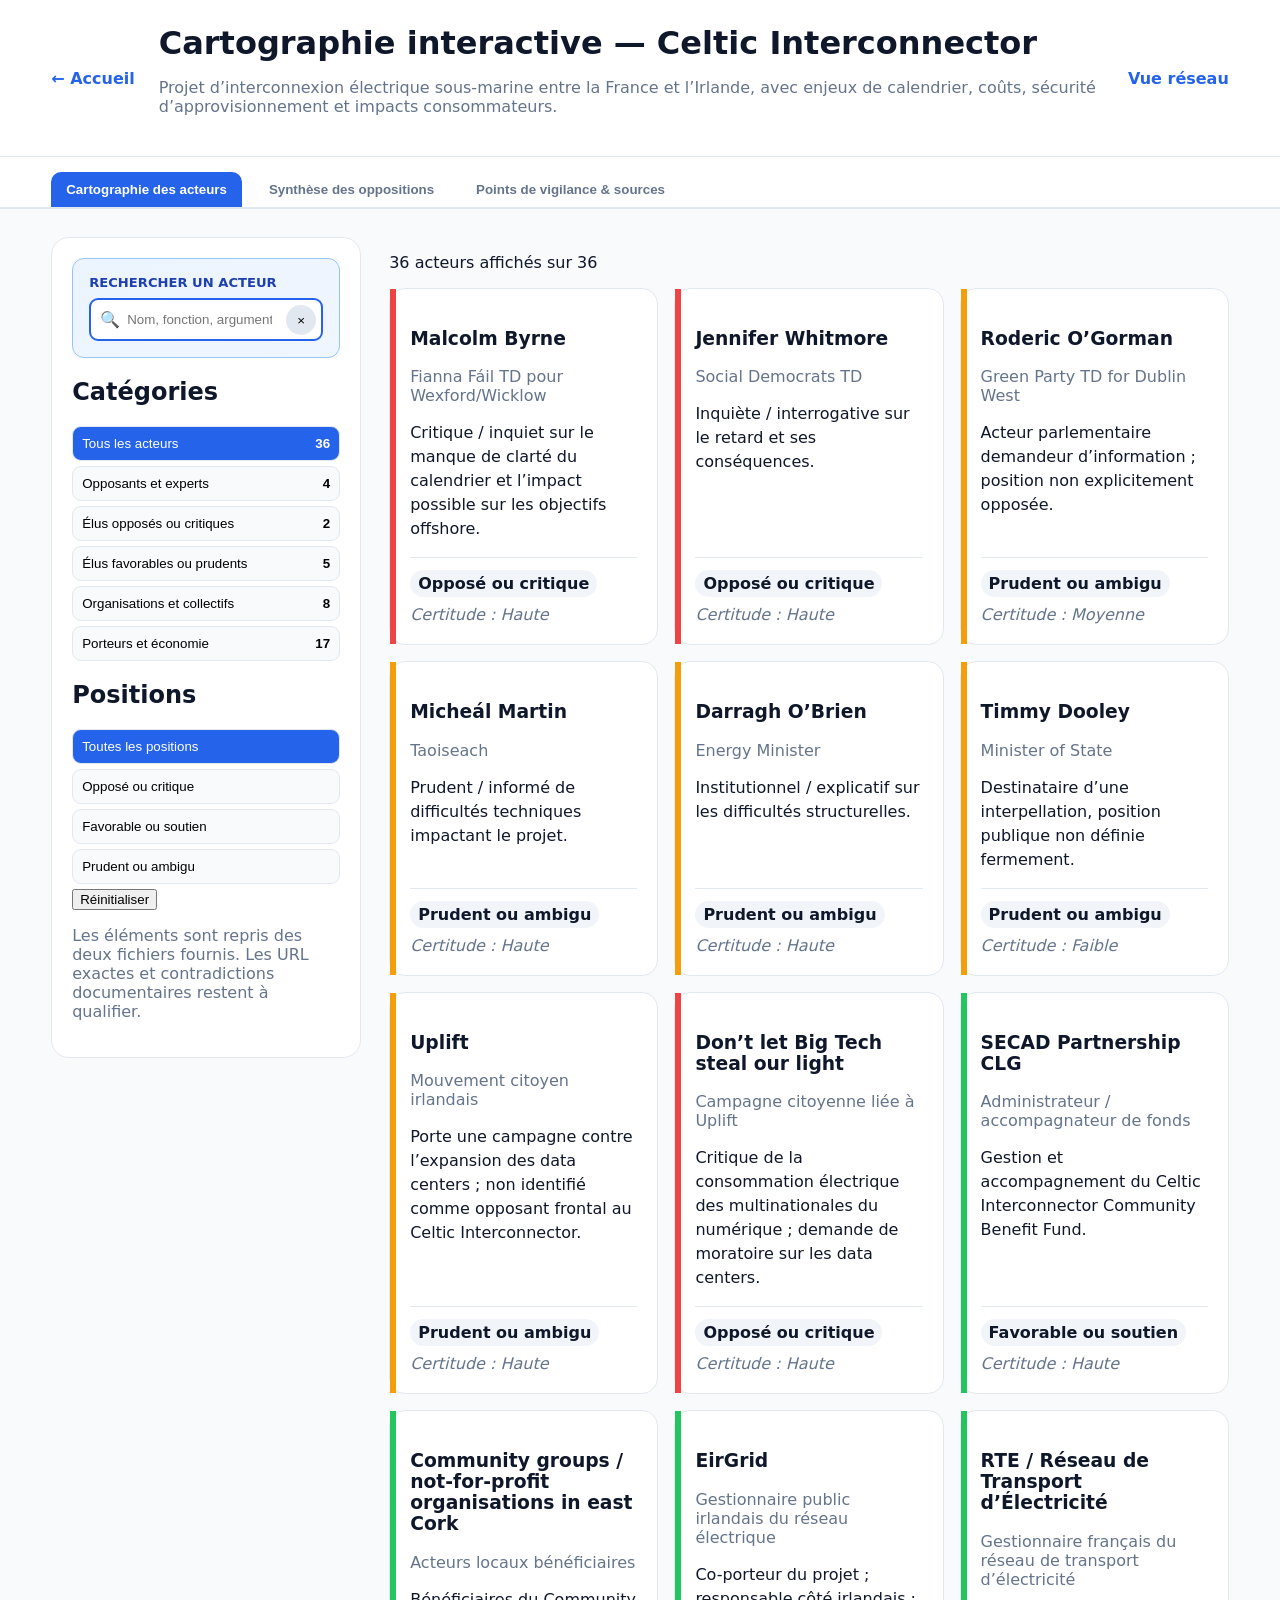
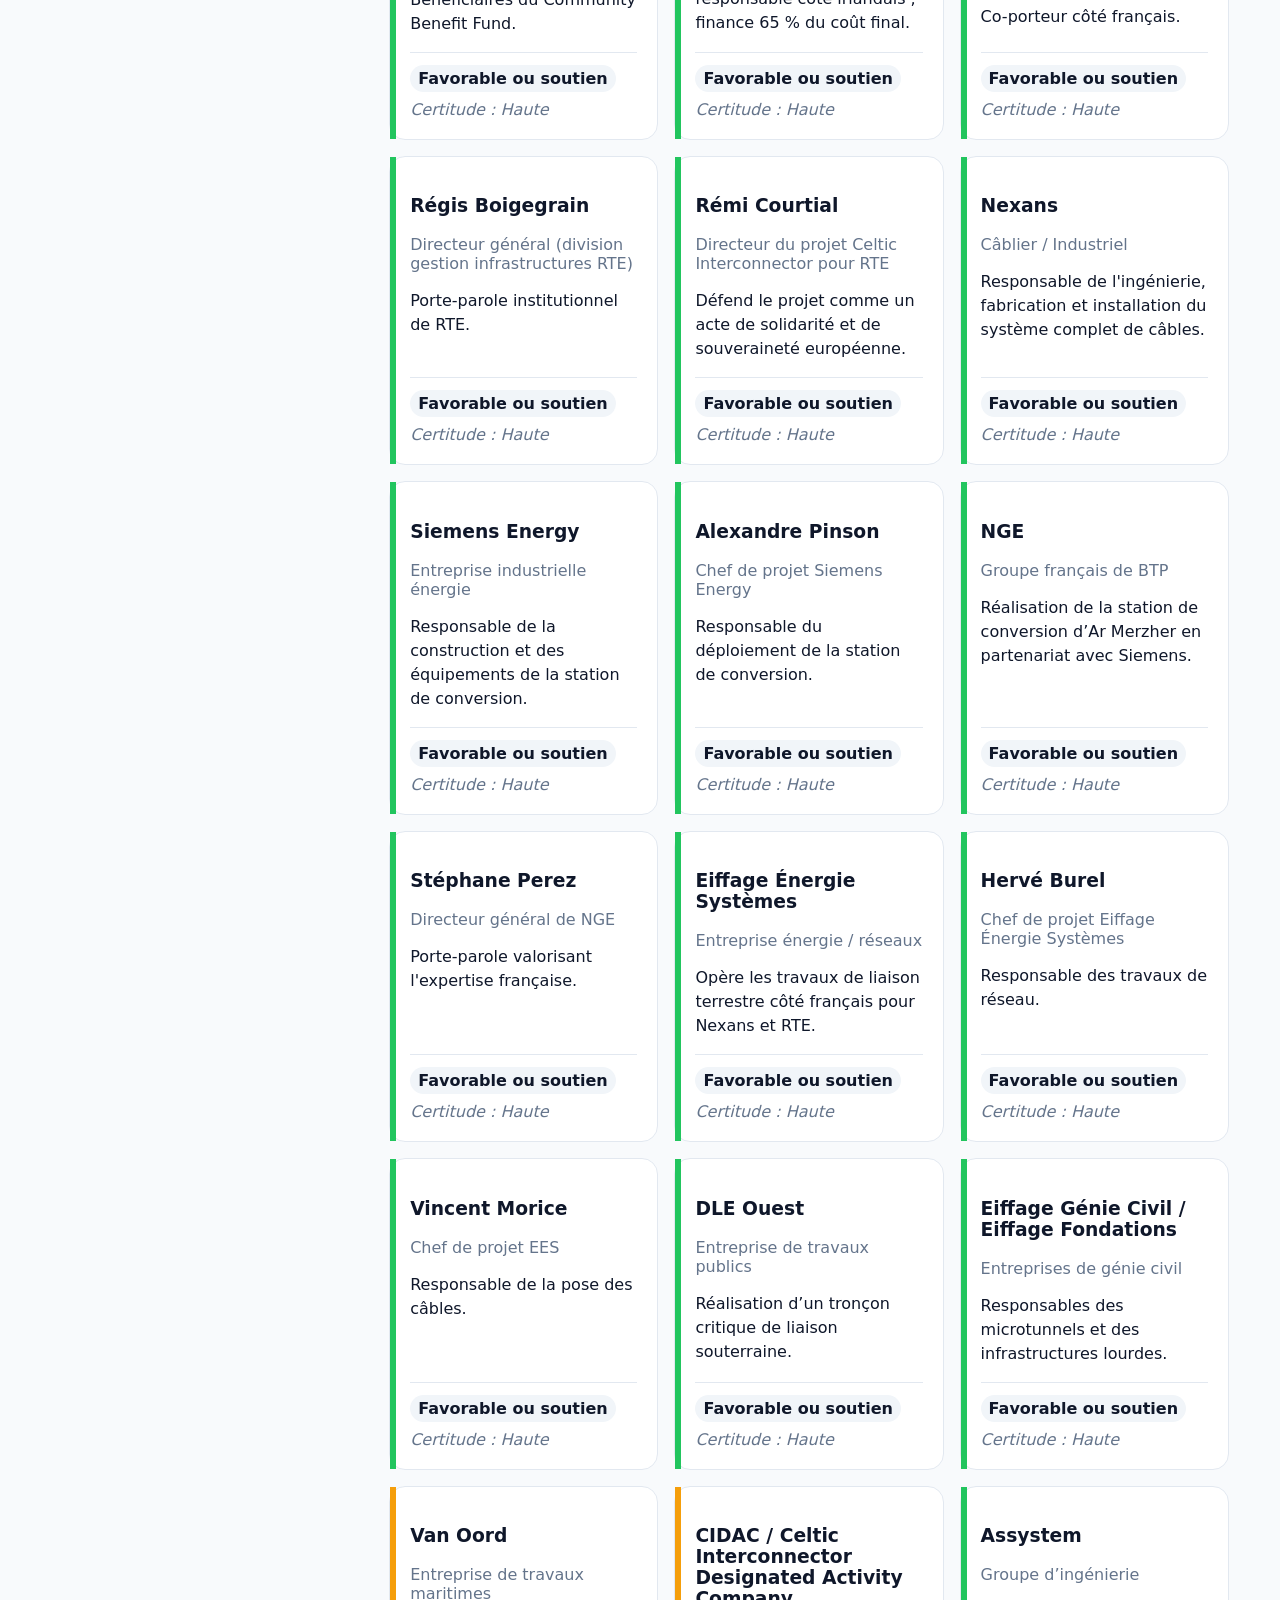
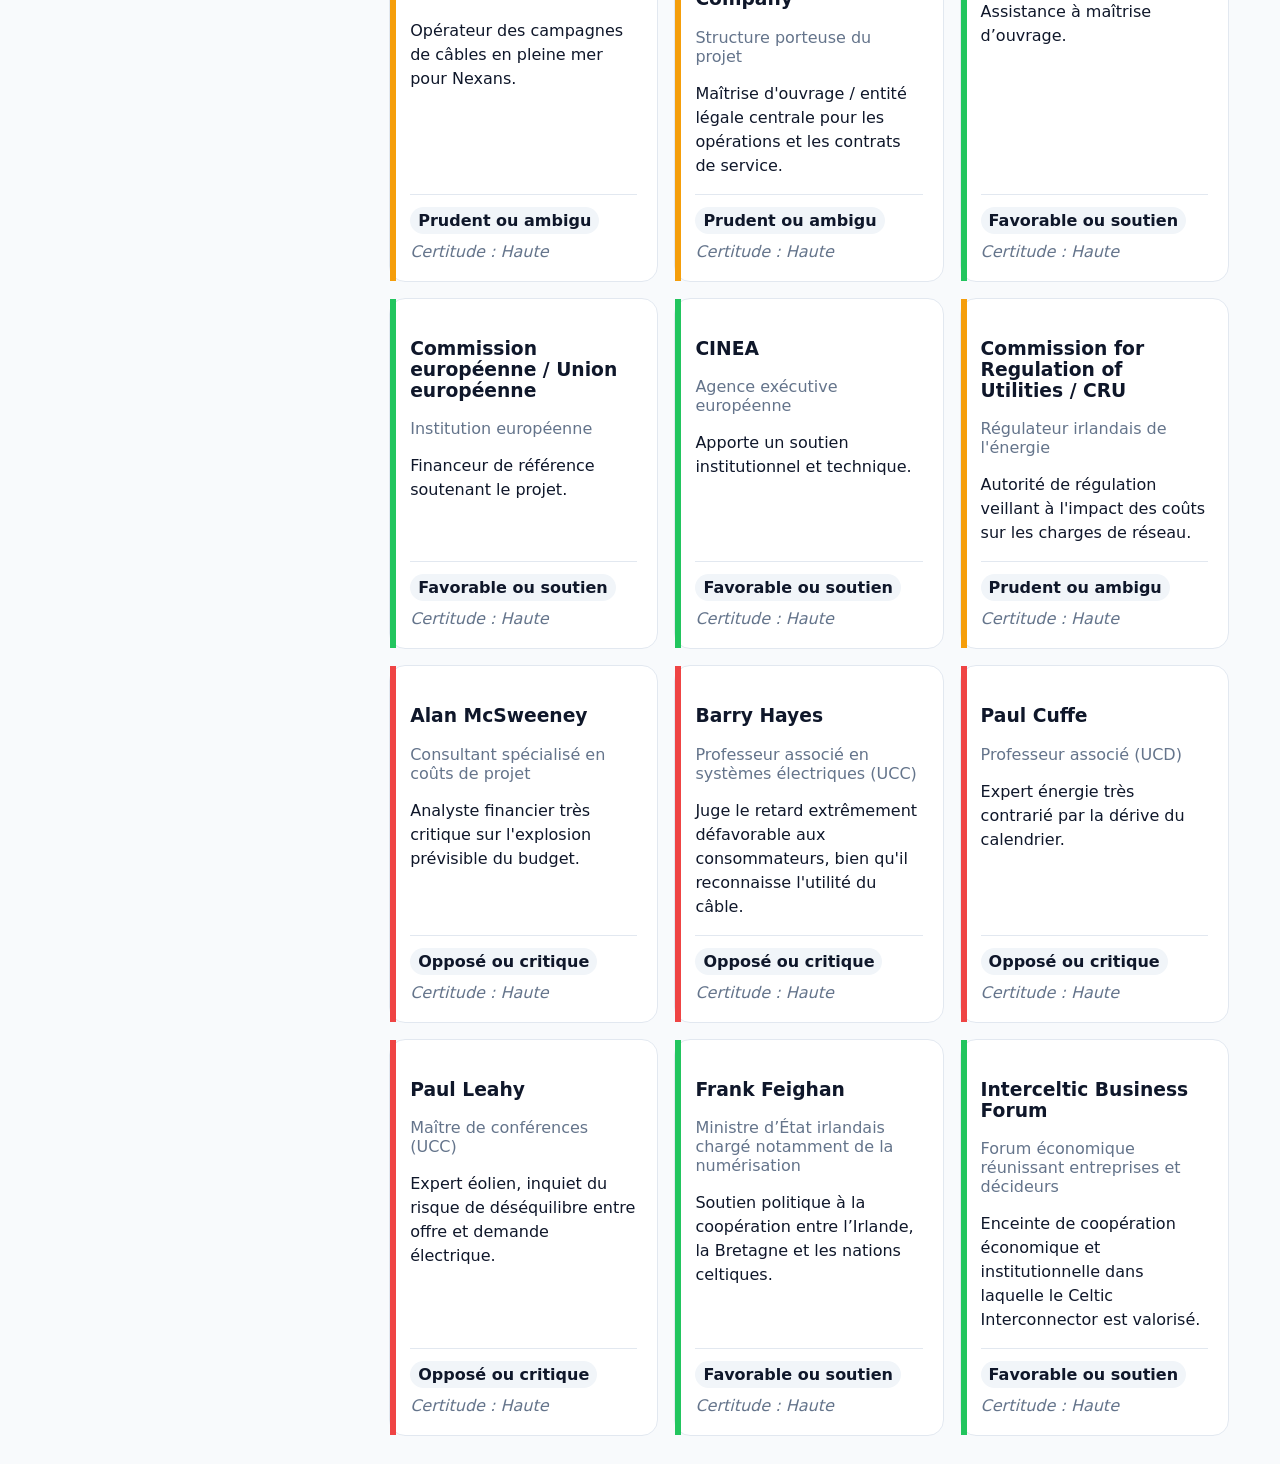
==== apps/cards/index.html @ e67d77fd "Add files via upload" ====
<!doctype html><html lang="fr"><head><meta charset="utf-8"><meta name="viewport" content="width=device-width,initial-scale=1"><title>Cartes — Celtic Interconnector</title><link rel="stylesheet" href="../../assets/css/cards.css"></head><body><header><a href="../../">← Accueil</a><div><h1 id="title"></h1><p id="subtitle"></p></div><a href="../network/">Vue réseau</a></header><nav class="tabs"><button class="tab active" data-tab="carto">Cartographie des acteurs</button><button class="tab" data-tab="griefs">Synthèse des oppositions</button><button class="tab" data-tab="watch">Points de vigilance & sources</button></nav><main><section id="carto" class="pane active"><div class="layout"><aside><div class="searchbox"><label>Rechercher un acteur</label><div class="searchwrap"><span>🔍</span><input id="search" type="search" placeholder="Nom, fonction, argument..."><button id="clear">×</button></div></div><h2>Catégories</h2><div id="categories"></div><h2>Positions</h2><div id="stances"></div><button id="reset">Réinitialiser</button><p id="notice"></p></aside><section><p id="count"></p><div id="grid" class="grid"></div></section></div></section><section id="griefs" class="pane"><div id="griefGrid" class="griefGrid"></div></section><section id="watch" class="pane"><article class="listCard"><h2>🔍 Points de vigilance majeurs</h2><ul id="vigilance"></ul></article><article class="listCard"><h2>📰 Médias et sources répertoriés</h2><ul id="sources"></ul></article></section></main><dialog id="dialog"><button class="close">×</button><div id="detail"></div></dialog><script type="module" src="../../assets/js/cards.js"></script></body></html>
---- assets/css/cards.css ----
:root{--blue:#2563eb;--border:#e2e8f0}*{box-sizing:border-box}body{margin:0;font-family:Inter,system-ui,sans-serif;background:#f8fafc;color:#0f172a}header{display:flex;align-items:center;gap:24px;padding:24px 4vw;background:white;border-bottom:1px solid var(--border)}header div{flex:1}header h1{margin:0}header p,.role,.muted,#notice{color:#64748b}header a{color:var(--blue);font-weight:700;text-decoration:none}.tabs{display:flex;gap:12px;padding:15px 4vw 0;background:white;border-bottom:2px solid var(--border)}.tab{border:0;background:none;padding:10px 15px;border-radius:10px 10px 0 0;color:#64748b;font-weight:700}.tab.active{background:var(--blue);color:white}.pane{display:none;padding:28px 4vw}.pane.active{display:block}.layout{display:grid;grid-template-columns:310px 1fr;gap:28px}aside{position:sticky;top:18px;align-self:start;background:white;border:1px solid var(--border);border-radius:18px;padding:20px}.searchbox{padding:16px;border:1px solid #93c5fd;border-radius:12px;background:linear-gradient(135deg,#dbeafe88,#eff6ff)}.searchbox label{display:block;color:#1e40af;font-weight:800;text-transform:uppercase;font-size:.82rem}.searchwrap{position:relative;margin-top:8px}.searchwrap span{position:absolute;left:11px;top:12px}.searchwrap input{width:100%;padding:12px 36px;border:2px solid var(--blue);border-radius:9px}.searchwrap button{position:absolute;right:7px;top:7px;border:0;background:#e2e8f0;border-radius:50%;width:30px;height:30px}.filter{width:100%;display:flex;justify-content:space-between;margin:5px 0;padding:9px;border:1px solid var(--border);background:#f8fafc;border-radius:9px}.filter.active{background:var(--blue);color:white}.grid{display:grid;grid-template-columns:repeat(auto-fill,minmax(245px,1fr));gap:16px}.card{position:relative;display:flex;flex-direction:column;background:white;border:1px solid var(--border);border-radius:16px;padding:20px;min-height:270px;cursor:pointer}.card:before{content:"";position:absolute;inset:0 auto 0 0;width:6px;background:var(--stance)}.position{flex:1;line-height:1.5}.footer{display:flex;flex-direction:column;align-items:flex-start;gap:8px;border-top:1px solid var(--border);padding-top:12px}.badge{padding:4px 8px;border-radius:99px;background:#f1f5f9;font-weight:800}.footer span:last-child{color:#64748b;font-style:italic}.griefGrid{display:grid;grid-template-columns:repeat(auto-fill,minmax(390px,1fr));gap:20px}.griefCard,.listCard{background:white;border:1px solid var(--border);border-radius:16px;padding:24px}.listCard{margin-bottom:20px}.listCard li{margin:10px 0;line-height:1.5}dialog{width:min(780px,calc(100% - 28px));border:0;border-radius:20px;padding:28px}.close{float:right}.proof,.relation{padding:12px;margin:9px 0;background:#f8fafc;border-left:4px solid var(--blue);border-radius:8px}.proof small{display:block;color:#64748b}@media(max-width:850px){.layout{grid-template-columns:1fr}aside{position:static}.tabs{flex-wrap:wrap}.griefGrid{grid-template-columns:1fr}}
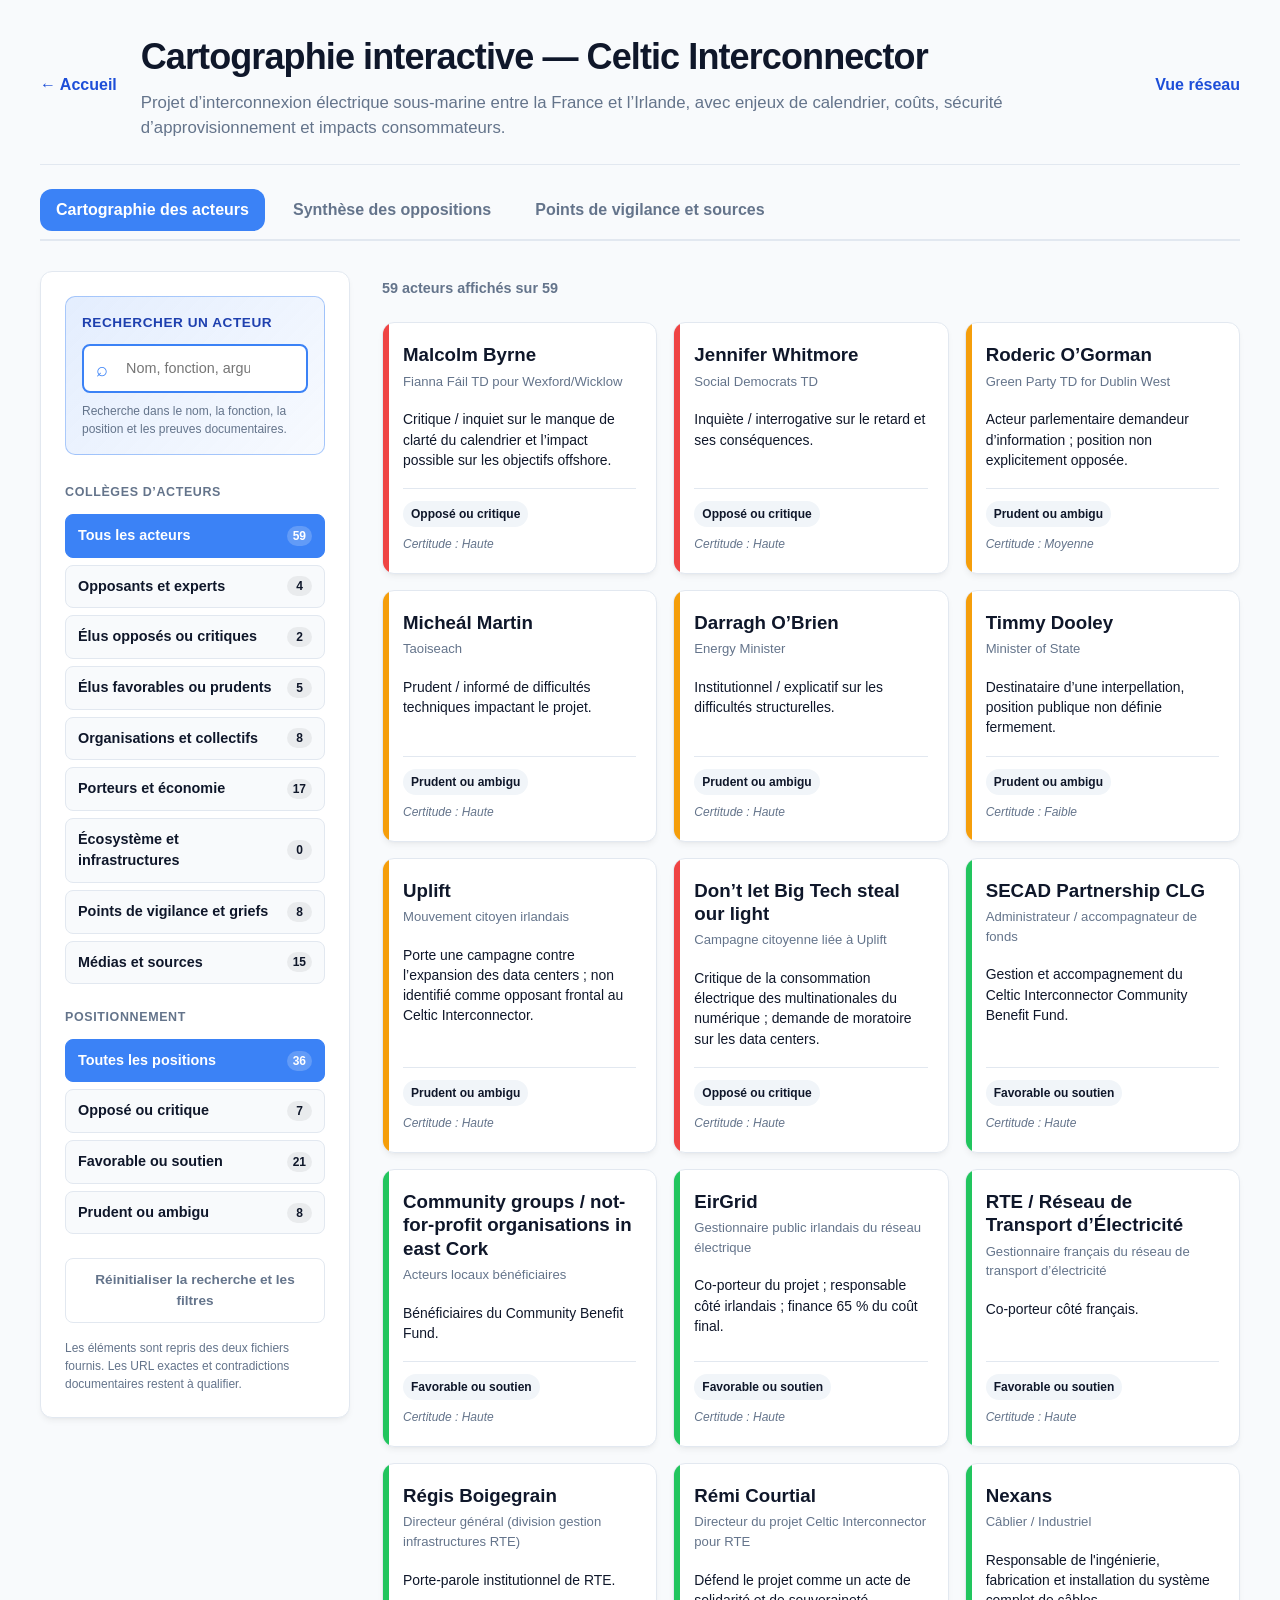
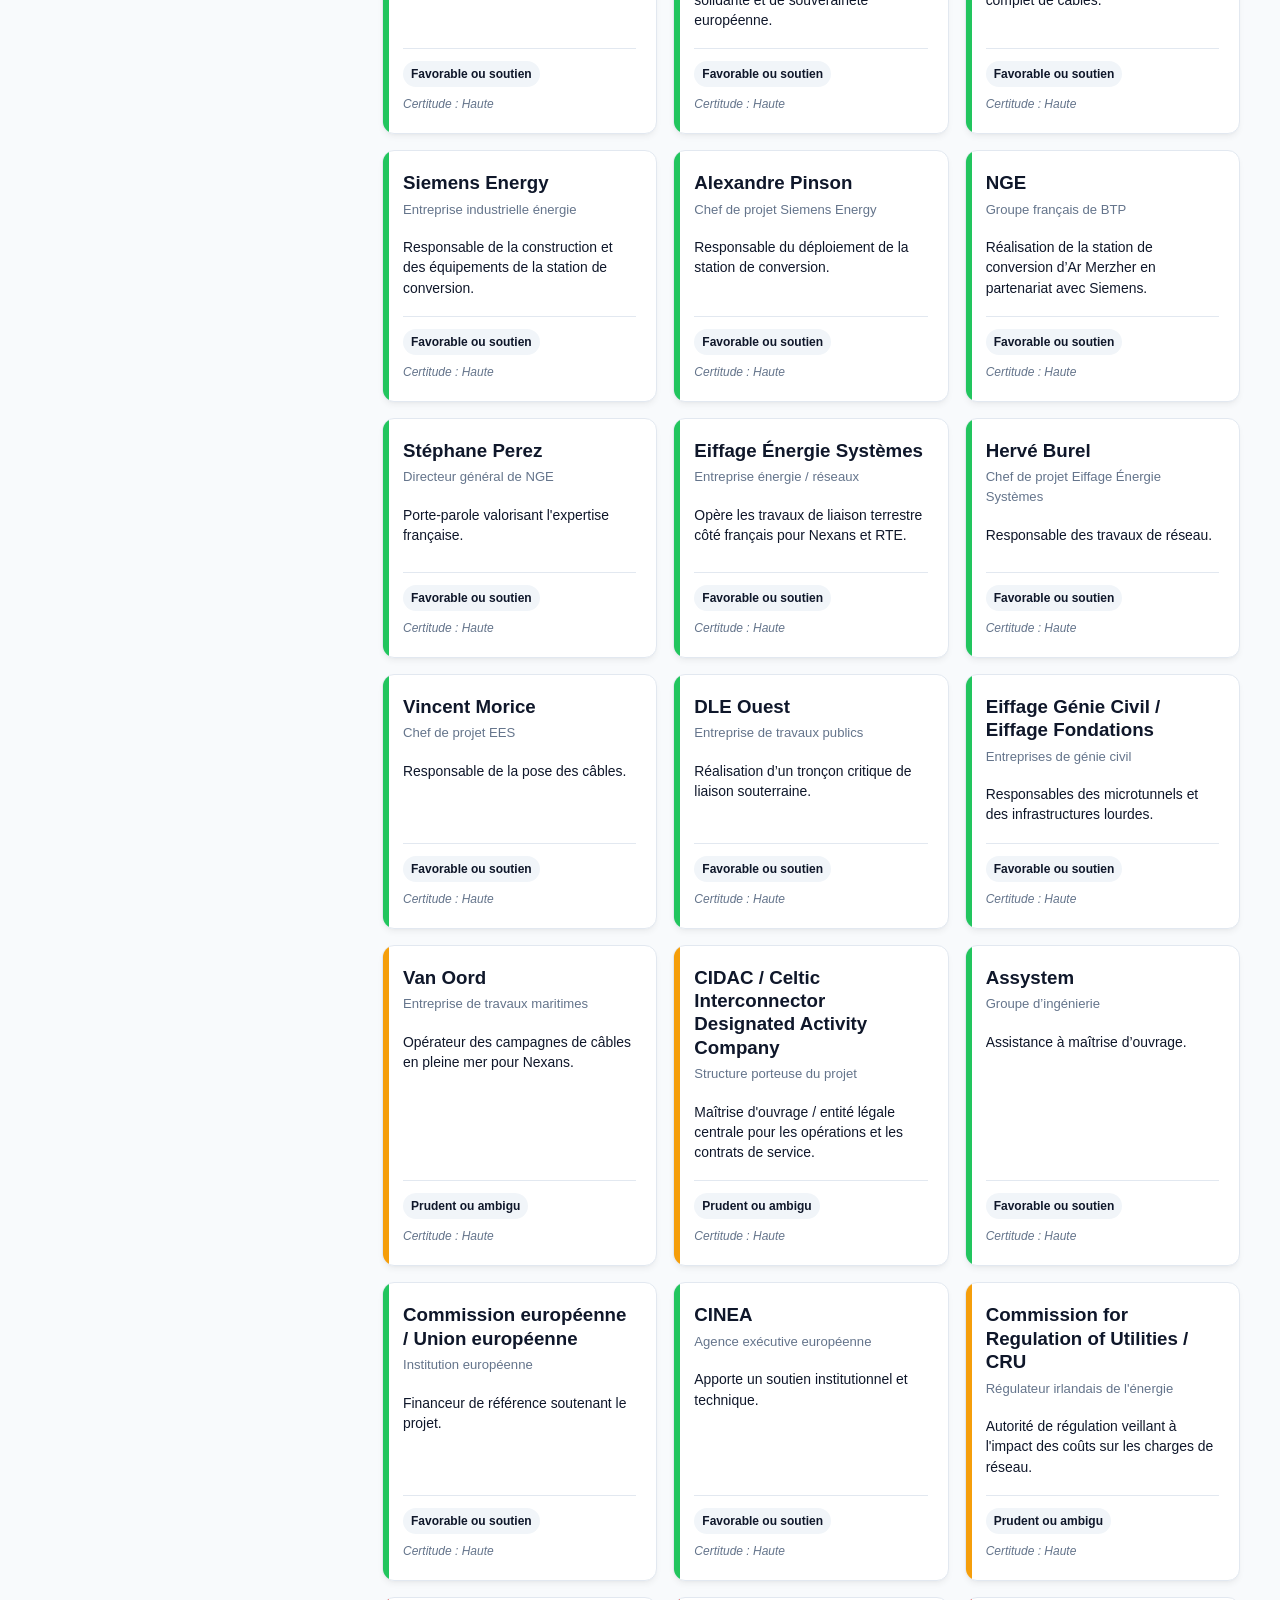
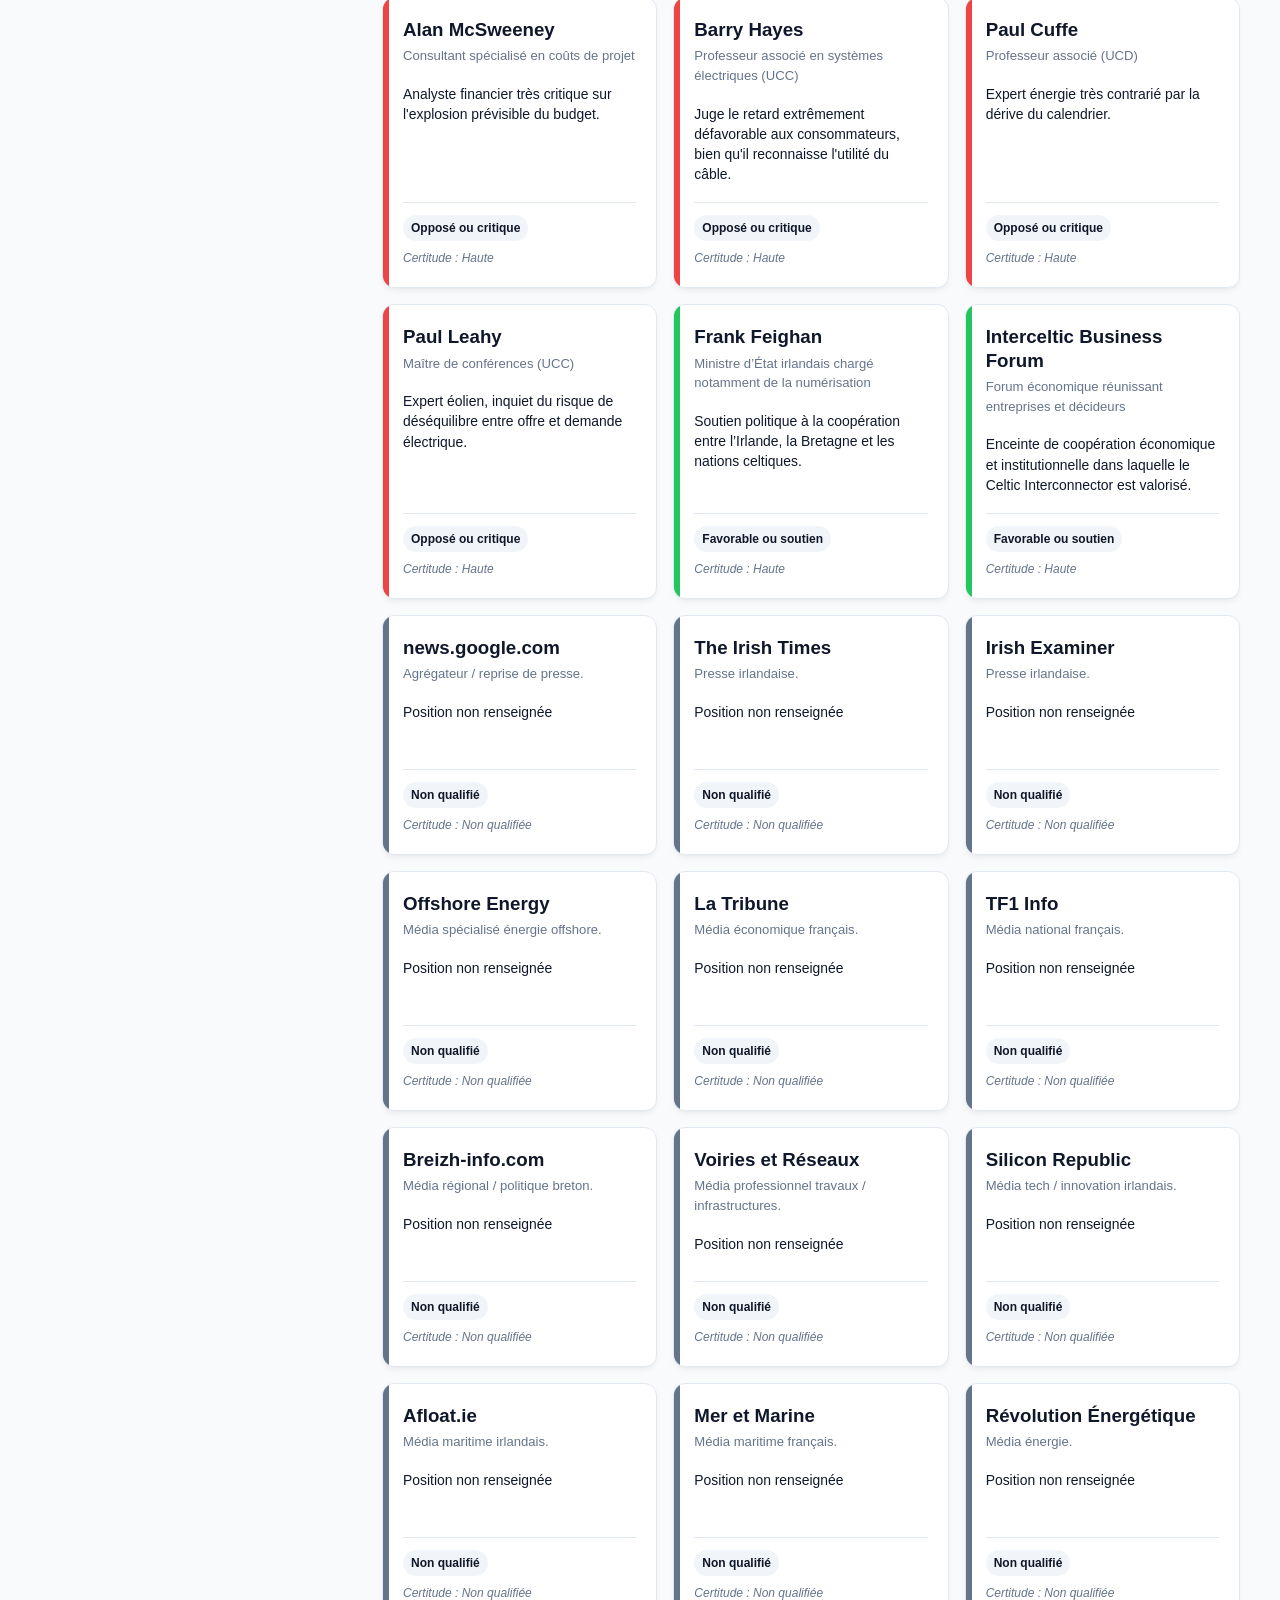
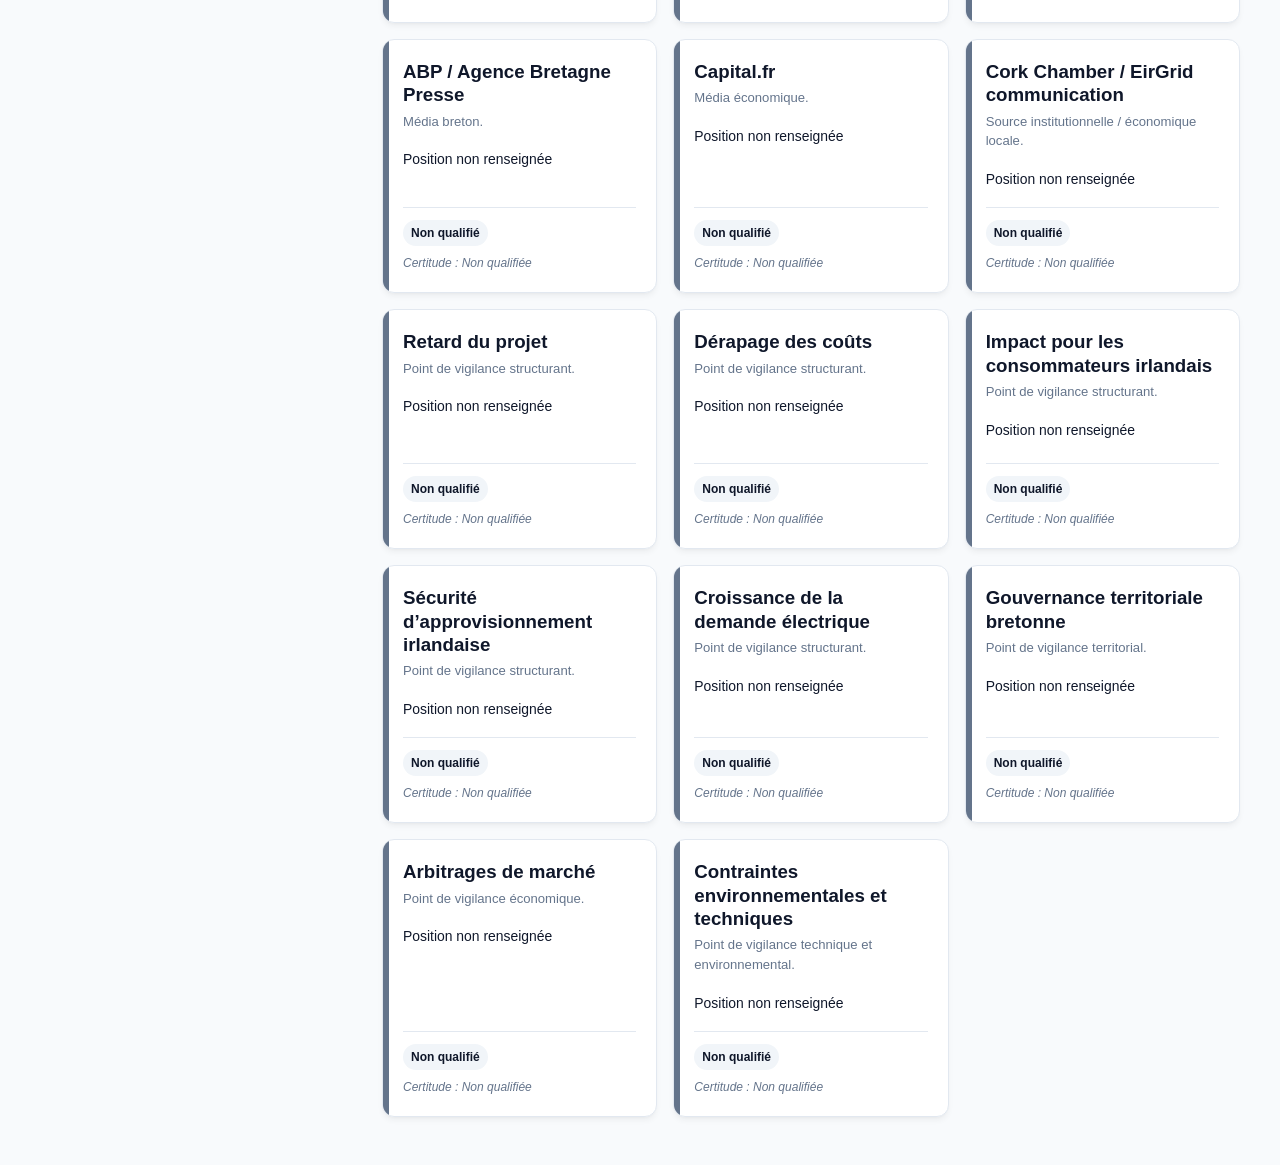
==== commit 552230a5: "Add files via upload" ====
--- a/apps/cards/index.html
+++ b/apps/cards/index.html
@@ -1 +1,52 @@
-<!doctype html><html lang="fr"><head><meta charset="utf-8"><meta name="viewport" content="width=device-width,initial-scale=1"><title>Cartes — Celtic Interconnector</title><link rel="stylesheet" href="../../assets/css/cards.css"></head><body><header><a href="../../">← Accueil</a><div><h1 id="title"></h1><p id="subtitle"></p></div><a href="../network/">Vue réseau</a></header><nav class="tabs"><button class="tab active" data-tab="carto">Cartographie des acteurs</button><button class="tab" data-tab="griefs">Synthèse des oppositions</button><button class="tab" data-tab="watch">Points de vigilance & sources</button></nav><main><section id="carto" class="pane active"><div class="layout"><aside><div class="searchbox"><label>Rechercher un acteur</label><div class="searchwrap"><span>🔍</span><input id="search" type="search" placeholder="Nom, fonction, argument..."><button id="clear">×</button></div></div><h2>Catégories</h2><div id="categories"></div><h2>Positions</h2><div id="stances"></div><button id="reset">Réinitialiser</button><p id="notice"></p></aside><section><p id="count"></p><div id="grid" class="grid"></div></section></div></section><section id="griefs" class="pane"><div id="griefGrid" class="griefGrid"></div></section><section id="watch" class="pane"><article class="listCard"><h2>🔍 Points de vigilance majeurs</h2><ul id="vigilance"></ul></article><article class="listCard"><h2>📰 Médias et sources répertoriés</h2><ul id="sources"></ul></article></section></main><dialog id="dialog"><button class="close">×</button><div id="detail"></div></dialog><script type="module" src="../../assets/js/cards.js"></script></body></html>
+<!doctype html>
+<html lang="fr">
+<head>
+  <meta charset="utf-8">
+  <meta name="viewport" content="width=device-width,initial-scale=1">
+  <title>Cartographie des acteurs — Celtic Interconnector</title>
+  <link rel="stylesheet" href="../../assets/css/cards.css">
+</head>
+<body>
+  <div class="page-shell">
+    <header class="page-header">
+      <div class="header-main">
+        <a class="back-link" href="../../">← Accueil</a>
+        <div class="header-copy"><h1 id="title"></h1><p id="subtitle"></p></div>
+        <a class="switch" href="../network/">Vue réseau</a>
+      </div>
+    </header>
+    <nav class="tabs" aria-label="Navigation principale">
+      <button class="tab-btn active" type="button" data-tab="carto" aria-selected="true">Cartographie des acteurs</button>
+      <button class="tab-btn" type="button" data-tab="griefs" aria-selected="false">Synthèse des oppositions</button>
+      <button class="tab-btn" type="button" data-tab="vigilance" aria-selected="false">Points de vigilance et sources</button>
+    </nav>
+    <section id="tab-carto" class="tab-content active">
+      <main class="layout">
+        <aside class="filters-sidebar">
+          <div class="search-section">
+            <label class="search-label" for="search">Rechercher un acteur</label>
+            <div class="search-wrapper">
+              <span class="search-icon" aria-hidden="true">⌕</span>
+              <input id="search" class="search-input" type="search" placeholder="Nom, fonction, argument..." autocomplete="off" aria-describedby="search-help">
+              <button id="clear-search" class="clear-search" type="button" aria-label="Effacer la recherche">×</button>
+            </div>
+            <p id="search-help" class="search-help">Recherche dans le nom, la fonction, la position et les preuves documentaires.</p>
+          </div>
+          <section class="filter-section"><h2>Collèges d’acteurs</h2><div id="categories"></div></section>
+          <section class="filter-section"><h2>Positionnement</h2><div id="stances"></div></section>
+          <button id="reset" class="reset-filters-btn" type="button">Réinitialiser la recherche et les filtres</button>
+          <p class="data-notice" id="notice"></p>
+        </aside>
+        <section class="actors-area"><div class="results-summary"><p id="count" class="results-count" aria-live="polite"></p></div><div id="grid" class="grid"></div></section>
+      </main>
+    </section>
+    <section id="tab-griefs" class="tab-content"><div id="griefs-grid" class="griefs-grid"></div></section>
+    <section id="tab-vigilance" class="tab-content">
+      <article class="list-card"><h2>Points de vigilance majeurs</h2><div id="vigilance-list"></div></article>
+      <article class="list-card"><h2>Sources répertoriées</h2><div id="sources-list"></div></article>
+    </section>
+  </div>
+  <dialog id="dialog"><button class="close" type="button" aria-label="Fermer">×</button><div id="detail"></div></dialog>
+  <script type="module" src="../../assets/js/cards.js"></script>
+</body>
+</html>
--- a/assets/css/cards.css
+++ b/assets/css/cards.css
@@ -1 +1,2 @@
-:root{--blue:#2563eb;--border:#e2e8f0}*{box-sizing:border-box}body{margin:0;font-family:Inter,system-ui,sans-serif;background:#f8fafc;color:#0f172a}header{display:flex;align-items:center;gap:24px;padding:24px 4vw;background:white;border-bottom:1px solid var(--border)}header div{flex:1}header h1{margin:0}header p,.role,.muted,#notice{color:#64748b}header a{color:var(--blue);font-weight:700;text-decoration:none}.tabs{display:flex;gap:12px;padding:15px 4vw 0;background:white;border-bottom:2px solid var(--border)}.tab{border:0;background:none;padding:10px 15px;border-radius:10px 10px 0 0;color:#64748b;font-weight:700}.tab.active{background:var(--blue);color:white}.pane{display:none;padding:28px 4vw}.pane.active{display:block}.layout{display:grid;grid-template-columns:310px 1fr;gap:28px}aside{position:sticky;top:18px;align-self:start;background:white;border:1px solid var(--border);border-radius:18px;padding:20px}.searchbox{padding:16px;border:1px solid #93c5fd;border-radius:12px;background:linear-gradient(135deg,#dbeafe88,#eff6ff)}.searchbox label{display:block;color:#1e40af;font-weight:800;text-transform:uppercase;font-size:.82rem}.searchwrap{position:relative;margin-top:8px}.searchwrap span{position:absolute;left:11px;top:12px}.searchwrap input{width:100%;padding:12px 36px;border:2px solid var(--blue);border-radius:9px}.searchwrap button{position:absolute;right:7px;top:7px;border:0;background:#e2e8f0;border-radius:50%;width:30px;height:30px}.filter{width:100%;display:flex;justify-content:space-between;margin:5px 0;padding:9px;border:1px solid var(--border);background:#f8fafc;border-radius:9px}.filter.active{background:var(--blue);color:white}.grid{display:grid;grid-template-columns:repeat(auto-fill,minmax(245px,1fr));gap:16px}.card{position:relative;display:flex;flex-direction:column;background:white;border:1px solid var(--border);border-radius:16px;padding:20px;min-height:270px;cursor:pointer}.card:before{content:"";position:absolute;inset:0 auto 0 0;width:6px;background:var(--stance)}.position{flex:1;line-height:1.5}.footer{display:flex;flex-direction:column;align-items:flex-start;gap:8px;border-top:1px solid var(--border);padding-top:12px}.badge{padding:4px 8px;border-radius:99px;background:#f1f5f9;font-weight:800}.footer span:last-child{color:#64748b;font-style:italic}.griefGrid{display:grid;grid-template-columns:repeat(auto-fill,minmax(390px,1fr));gap:20px}.griefCard,.listCard{background:white;border:1px solid var(--border);border-radius:16px;padding:24px}.listCard{margin-bottom:20px}.listCard li{margin:10px 0;line-height:1.5}dialog{width:min(780px,calc(100% - 28px));border:0;border-radius:20px;padding:28px}.close{float:right}.proof,.relation{padding:12px;margin:9px 0;background:#f8fafc;border-left:4px solid var(--blue);border-radius:8px}.proof small{display:block;color:#64748b}@media(max-width:850px){.layout{grid-template-columns:1fr}aside{position:static}.tabs{flex-wrap:wrap}.griefGrid{grid-template-columns:1fr}}
+:root{--blue:#3b82f6;--blue-dark:#1d4ed8;--blue-light:#eff6ff;--border:#e2e8f0;--bg:#f8fafc;--text:#0f172a;--muted:#64748b;--radius:12px;--shadow:0 4px 6px -1px rgb(0 0 0/.05),0 2px 4px -2px rgb(0 0 0/.05)}
+*{box-sizing:border-box}body{margin:0;background:var(--bg);color:var(--text);font-family:Inter,-apple-system,BlinkMacSystemFont,"Segoe UI",sans-serif;line-height:1.5}.page-shell{width:min(1200px,calc(100% - 48px));margin:0 auto;padding-bottom:48px}.page-header{margin-bottom:24px;border-bottom:1px solid var(--border);padding:30px 0 24px}.header-main{display:flex;align-items:center;gap:24px}.header-copy{flex:1;min-width:0}.header-copy h1{margin:0 0 6px;font-size:clamp(1.8rem,3vw,2.25rem);font-weight:800;letter-spacing:-.025em}.header-copy p{max-width:950px;margin:0;color:var(--muted);font-size:1.05rem}.back-link,.switch{flex:0 0 auto;color:var(--blue-dark);font-weight:700;text-decoration:none}.back-link:hover,.switch:hover{text-decoration:underline}.tabs{display:flex;flex-wrap:wrap;gap:12px;margin-bottom:30px;border-bottom:2px solid var(--border);padding-bottom:8px}.tab-btn{border:0;border-radius:var(--radius);padding:9px 16px;background:transparent;color:var(--muted);font:inherit;font-weight:700;cursor:pointer;transition:.2s}.tab-btn:hover{background:var(--border);color:var(--text)}.tab-btn.active{background:var(--blue);color:#fff}.tab-btn:focus-visible{outline:3px solid rgb(59 130 246/.3);outline-offset:2px}.tab-content{display:none;animation:fade-in .2s ease-out}.tab-content.active{display:block}@keyframes fade-in{from{opacity:0;transform:translateY(4px)}to{opacity:1;transform:none}}.layout{display:grid;grid-template-columns:310px minmax(0,1fr);gap:32px;align-items:start}.filters-sidebar{position:sticky;top:24px;min-width:0;border:1px solid var(--border);border-radius:var(--radius);padding:24px;background:#fff;box-shadow:var(--shadow)}.actors-area{min-width:0}.results-summary{display:flex;align-items:center;min-height:35px;margin-bottom:16px}.results-count{margin:0;color:var(--muted);font-size:.9rem;font-weight:700}.search-section{margin-bottom:28px;border:1px solid rgb(59 130 246/.4);border-radius:10px;padding:16px;background:linear-gradient(135deg,rgb(59 130 246/.14),rgb(59 130 246/.04))}.search-label{display:block;margin-bottom:10px;color:#1e40af;font-size:.85rem;font-weight:800;letter-spacing:.04em;text-transform:uppercase}.search-wrapper{position:relative}.search-icon{position:absolute;top:50%;left:14px;z-index:1;transform:translateY(-50%);color:var(--blue);font-size:1.25rem;pointer-events:none}.search-input{width:100%;min-height:48px;border:2px solid var(--blue);border-radius:8px;outline:0;padding:12px 42px;background:#fff;color:var(--text);font:inherit;font-size:.9rem;font-weight:500;transition:.2s}.search-input:focus{border-color:var(--blue-dark);box-shadow:0 0 0 4px rgb(59 130 246/.18)}.clear-search{position:absolute;top:50%;right:10px;display:none;align-items:center;justify-content:center;width:28px;height:28px;transform:translateY(-50%);border:0;border-radius:50%;background:var(--border);color:var(--muted);font-size:1rem;font-weight:800;cursor:pointer}.clear-search.visible{display:inline-flex}.search-help{margin:9px 0 0;color:var(--muted);font-size:.75rem}.filter-section{margin-bottom:24px}.filter-section h2{margin:0 0 12px;color:var(--muted);font-size:.78rem;letter-spacing:.05em;text-transform:uppercase}.filter{display:flex;align-items:center;justify-content:space-between;gap:12px;width:100%;margin:7px 0;border:1px solid var(--border);border-radius:8px;padding:10px 12px;background:var(--bg);color:var(--text);font:inherit;font-size:.9rem;font-weight:600;text-align:left;cursor:pointer;transition:.2s}.filter:hover,.filter.active{border-color:var(--blue);background:var(--blue);color:#fff}.filter b{min-width:25px;border-radius:10px;padding:1px 6px;background:rgb(0 0 0/.06);font-size:.75rem;text-align:center}.filter:hover b,.filter.active b{background:rgb(255 255 255/.2)}.reset-filters-btn{width:100%;border:1px solid var(--border);border-radius:8px;padding:11px;background:#fff;color:var(--muted);font:inherit;font-size:.85rem;font-weight:700;cursor:pointer}.reset-filters-btn:hover{border-color:var(--blue);background:var(--blue-light);color:var(--blue-dark)}.data-notice{margin:16px 0 0;color:var(--muted);font-size:.75rem}.grid{display:grid;grid-template-columns:repeat(auto-fill,minmax(220px,1fr));gap:16px}.card{position:relative;display:flex;flex-direction:column;min-width:0;min-height:240px;overflow:hidden;border:1px solid var(--border);border-radius:var(--radius);padding:20px;background:#fff;box-shadow:var(--shadow);cursor:pointer;transition:.2s}.card:before{content:"";position:absolute;inset:0 auto 0 0;width:6px;background:var(--stance)}.card:hover{transform:translateY(-4px);box-shadow:0 10px 15px -3px rgb(0 0 0/.1)}.card h3{margin:0 0 5px;line-height:1.25;overflow-wrap:anywhere}.role,.muted{color:var(--muted)}.role{font-size:.82rem}.position{display:-webkit-box;flex:1;margin:18px 0;overflow:hidden;font-size:.87rem;line-height:1.45;-webkit-line-clamp:5;-webkit-box-orient:vertical}.footer{display:flex;flex-direction:column;align-items:flex-start;gap:8px;margin-top:auto;border-top:1px solid var(--border);padding-top:12px;font-size:.75rem}.badge{display:inline-flex;border-radius:999px;padding:4px 8px;background:#f1f5f9;font-weight:800}.footer span:last-child{display:block;color:var(--muted);font-style:italic;text-align:left}.griefs-grid{display:grid;grid-template-columns:repeat(auto-fit,minmax(380px,1fr));gap:24px}.grief-card,.list-card{border:1px solid var(--border);border-radius:var(--radius);padding:28px;background:#fff;box-shadow:var(--shadow)}.grief-card h2,.list-card h2{margin:0 0 16px}.grief-card h2{font-size:1.25rem}.grief-card p{margin:0;color:#334155;line-height:1.65}.list-card{margin-bottom:24px}.vigilance-item,.source-item{padding:16px 0;border-bottom:1px solid var(--border)}.vigilance-item:last-child,.source-item:last-child{border-bottom:0}.vigilance-item h3,.source-item h3{margin:0 0 6px;font-size:1rem}.vigilance-item p{margin:0;color:#475569}.source-meta{color:var(--muted);font-size:.8rem}.source-link{color:var(--blue-dark);font-weight:700}.source-status{display:inline-flex;margin-top:7px;border-radius:999px;padding:3px 8px;background:#fef3c7;color:#92400e;font-size:.75rem;font-weight:700}dialog{width:min(760px,calc(100% - 28px));max-height:calc(100vh - 40px);overflow:auto;border:0;border-radius:20px;padding:28px;box-shadow:0 30px 80px rgb(15 23 42/.35)}dialog::backdrop{background:rgb(15 23 42/.6)}.close{float:right;width:34px;height:34px;border:0;border-radius:50%;background:var(--border);cursor:pointer}.proof{margin:10px 0;border-left:4px solid var(--blue);border-radius:8px;padding:12px;background:var(--bg)}.relation{margin:8px 0;border:1px solid var(--border);border-radius:10px;padding:12px}.relation button{border:0;background:none;color:var(--blue-dark);font-weight:800;cursor:pointer}@media(max-width:900px){.page-shell{width:min(100% - 32px,1200px)}.header-main{align-items:flex-start;flex-wrap:wrap}.layout{grid-template-columns:1fr}.filters-sidebar{position:static}.griefs-grid{grid-template-columns:1fr}}@media(max-width:650px){.page-shell{width:min(100% - 24px,1200px)}.tab-btn{flex:1 1 100%}.grid{grid-template-columns:1fr}.footer{flex-direction:column}.footer span:last-child{text-align:left}}
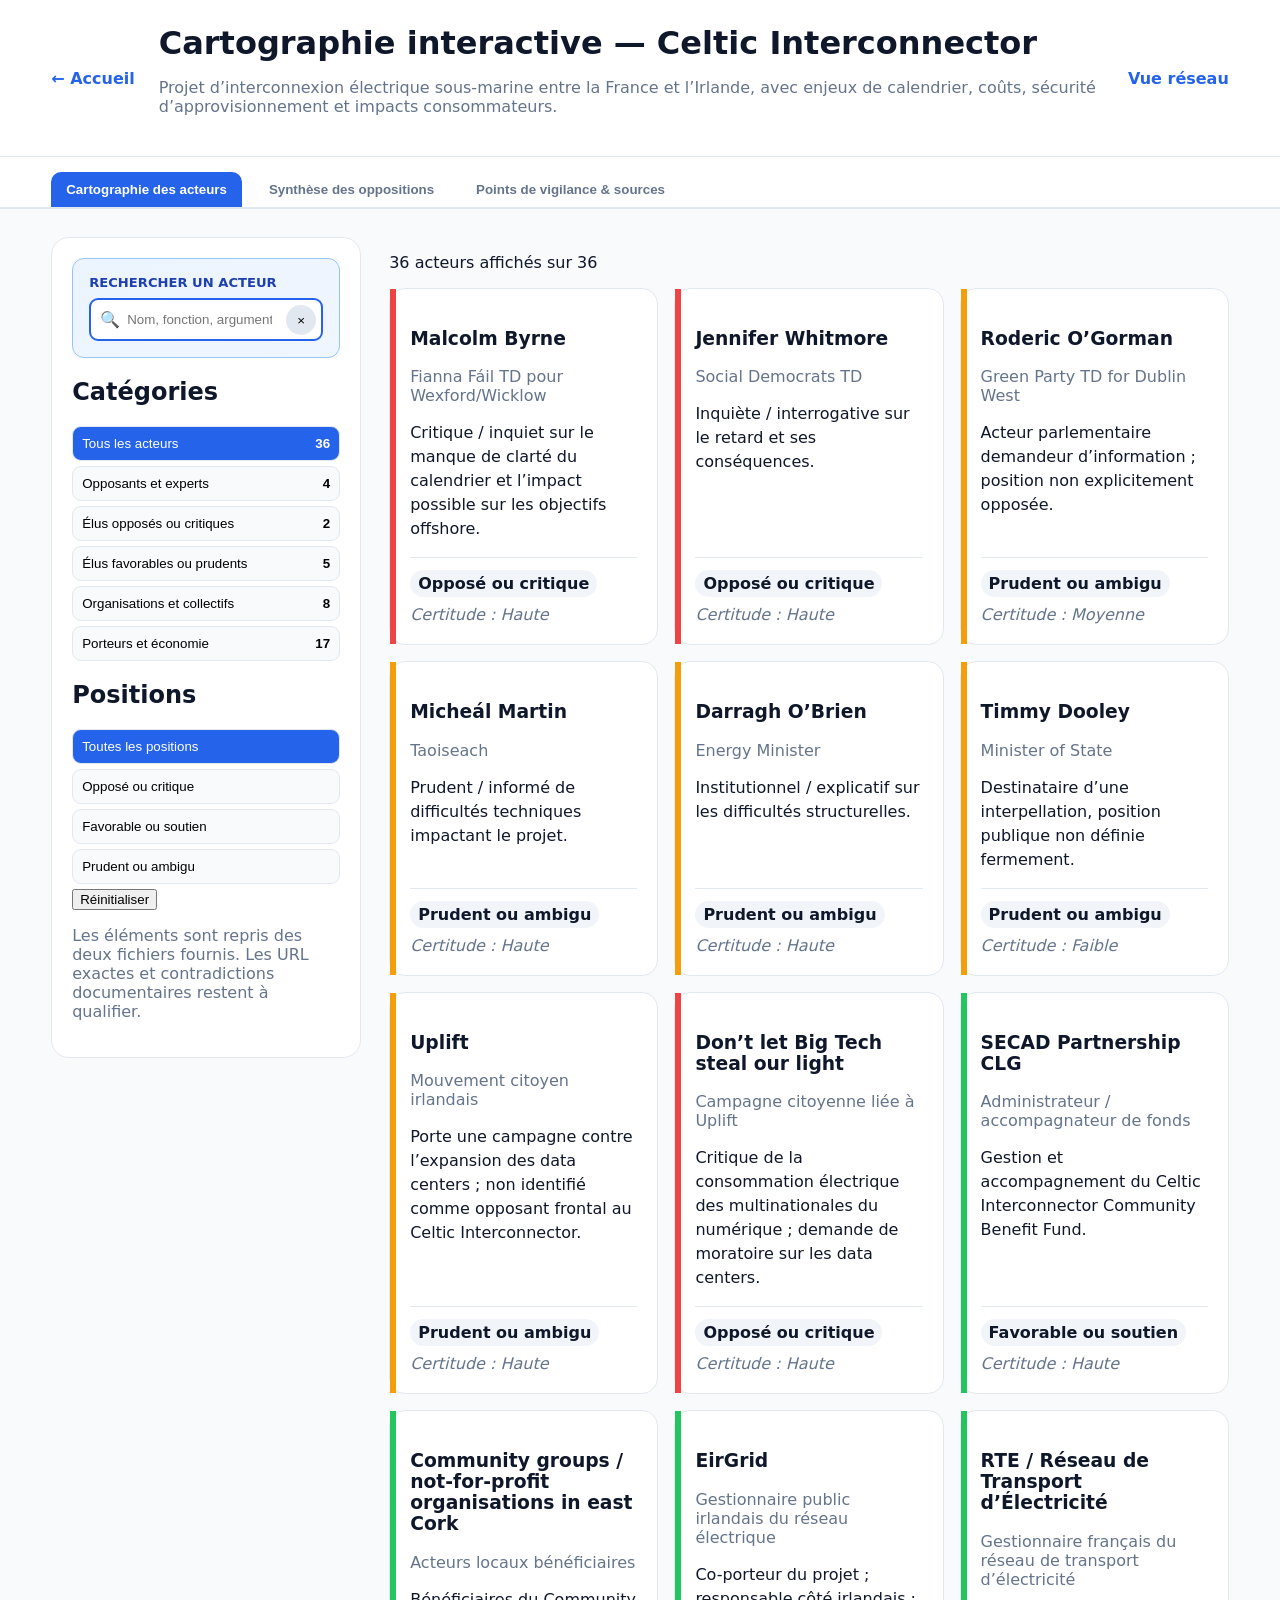
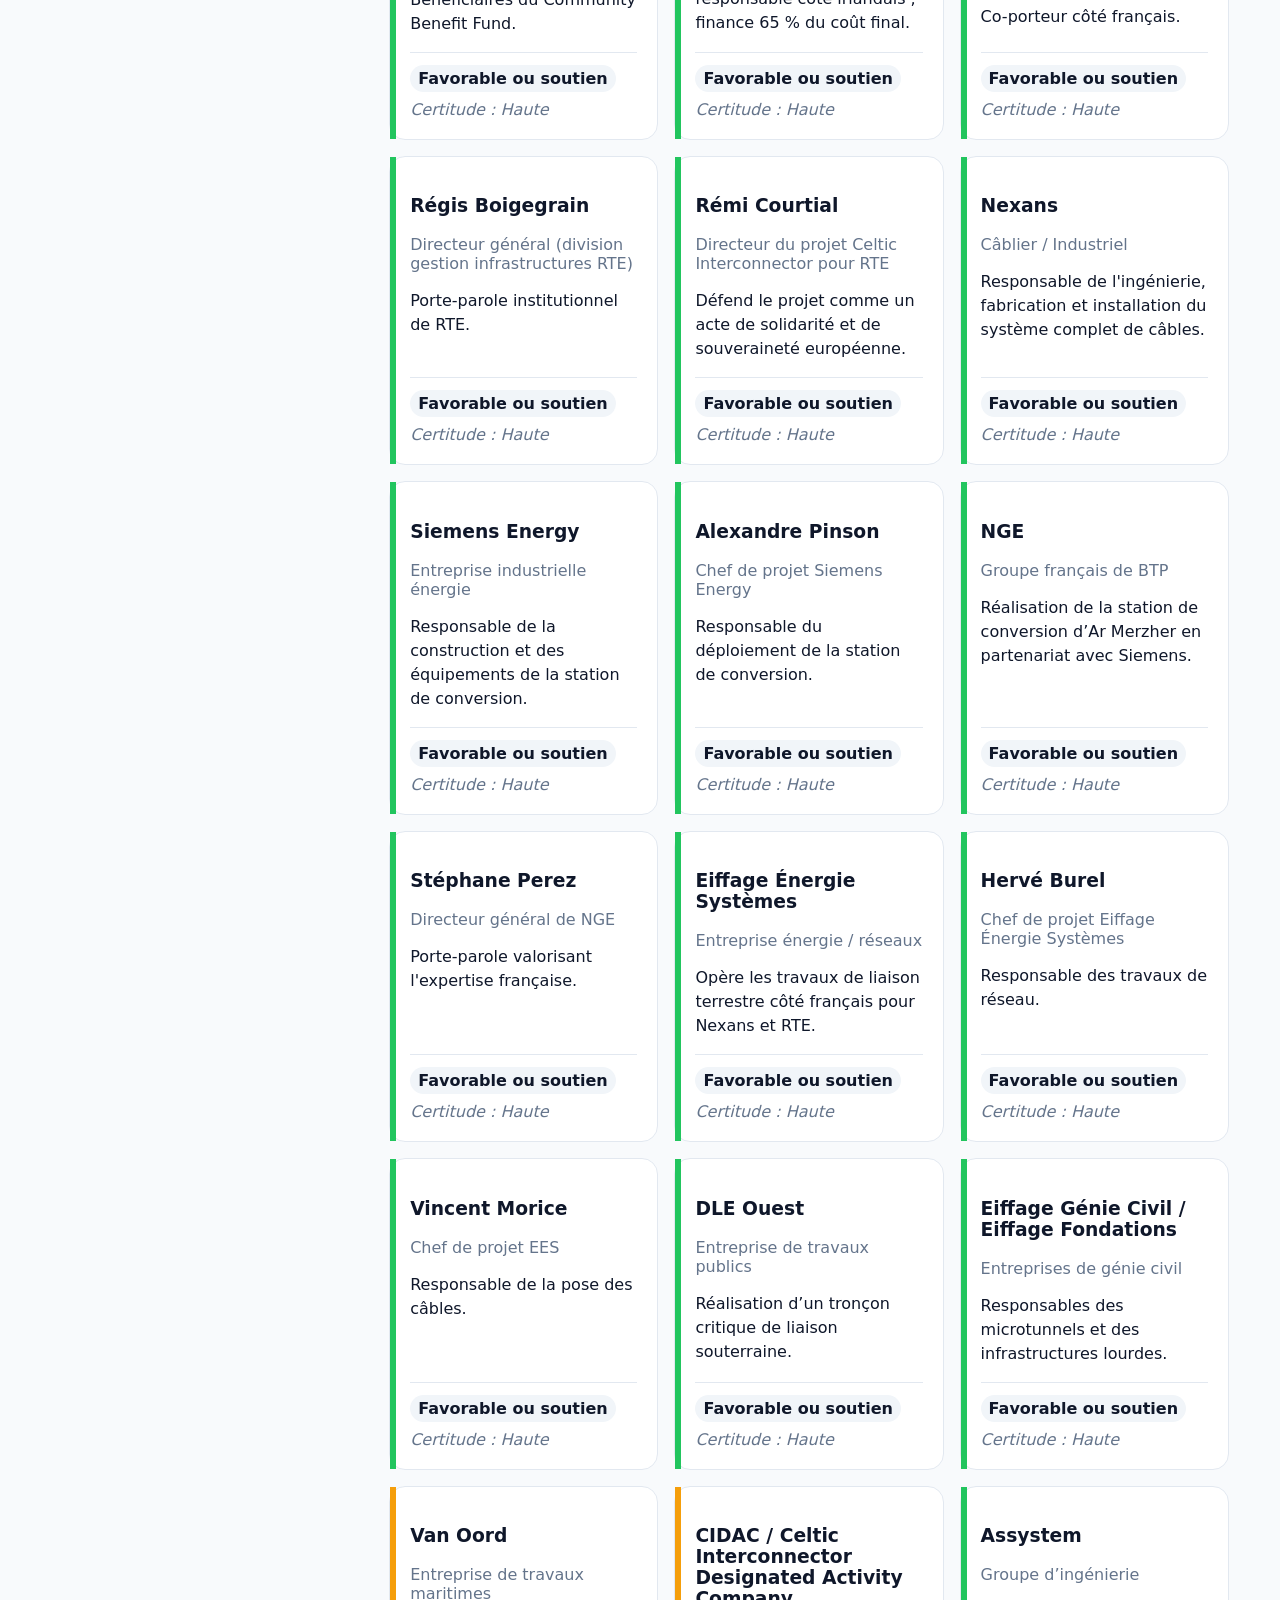
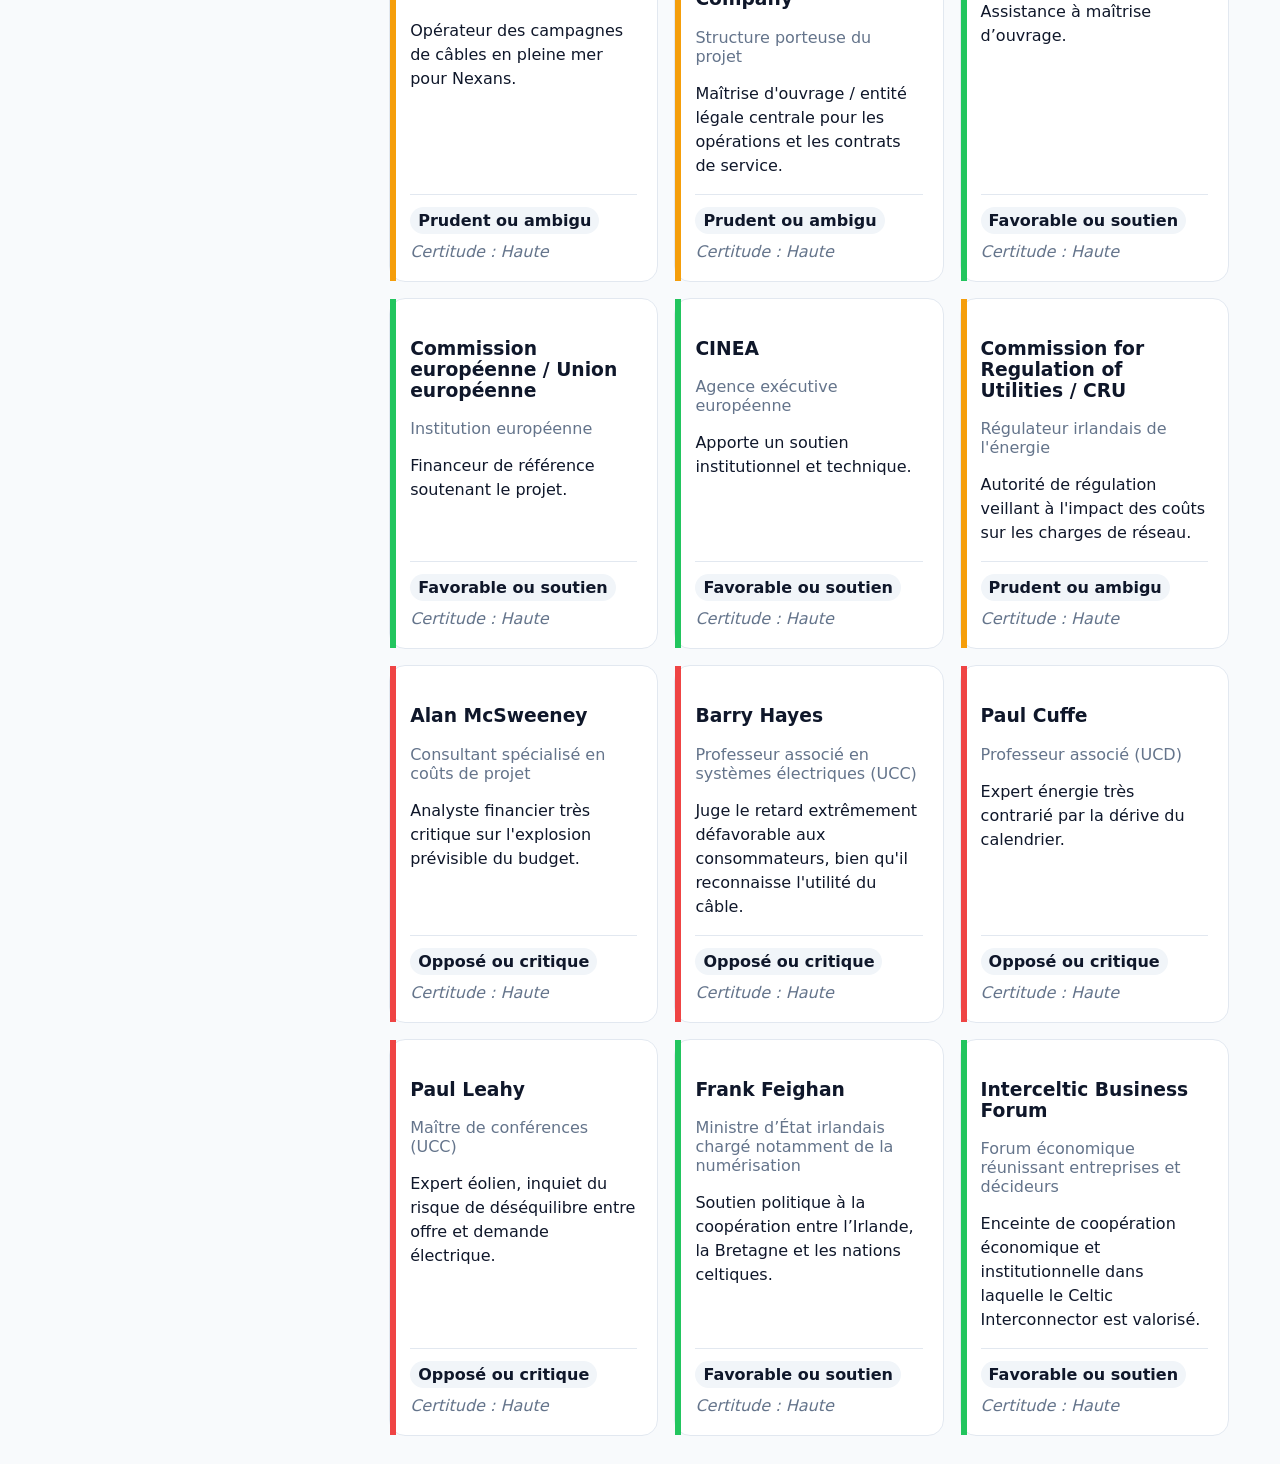
==== commit f92cc754: "Add files via upload" ====
--- a/apps/cards/index.html
+++ b/apps/cards/index.html
@@ -1,52 +1 @@
-<!doctype html>
-<html lang="fr">
-<head>
-  <meta charset="utf-8">
-  <meta name="viewport" content="width=device-width,initial-scale=1">
-  <title>Cartographie des acteurs — Celtic Interconnector</title>
-  <link rel="stylesheet" href="../../assets/css/cards.css">
-</head>
-<body>
-  <div class="page-shell">
-    <header class="page-header">
-      <div class="header-main">
-        <a class="back-link" href="../../">← Accueil</a>
-        <div class="header-copy"><h1 id="title"></h1><p id="subtitle"></p></div>
-        <a class="switch" href="../network/">Vue réseau</a>
-      </div>
-    </header>
-    <nav class="tabs" aria-label="Navigation principale">
-      <button class="tab-btn active" type="button" data-tab="carto" aria-selected="true">Cartographie des acteurs</button>
-      <button class="tab-btn" type="button" data-tab="griefs" aria-selected="false">Synthèse des oppositions</button>
-      <button class="tab-btn" type="button" data-tab="vigilance" aria-selected="false">Points de vigilance et sources</button>
-    </nav>
-    <section id="tab-carto" class="tab-content active">
-      <main class="layout">
-        <aside class="filters-sidebar">
-          <div class="search-section">
-            <label class="search-label" for="search">Rechercher un acteur</label>
-            <div class="search-wrapper">
-              <span class="search-icon" aria-hidden="true">⌕</span>
-              <input id="search" class="search-input" type="search" placeholder="Nom, fonction, argument..." autocomplete="off" aria-describedby="search-help">
-              <button id="clear-search" class="clear-search" type="button" aria-label="Effacer la recherche">×</button>
-            </div>
-            <p id="search-help" class="search-help">Recherche dans le nom, la fonction, la position et les preuves documentaires.</p>
-          </div>
-          <section class="filter-section"><h2>Collèges d’acteurs</h2><div id="categories"></div></section>
-          <section class="filter-section"><h2>Positionnement</h2><div id="stances"></div></section>
-          <button id="reset" class="reset-filters-btn" type="button">Réinitialiser la recherche et les filtres</button>
-          <p class="data-notice" id="notice"></p>
-        </aside>
-        <section class="actors-area"><div class="results-summary"><p id="count" class="results-count" aria-live="polite"></p></div><div id="grid" class="grid"></div></section>
-      </main>
-    </section>
-    <section id="tab-griefs" class="tab-content"><div id="griefs-grid" class="griefs-grid"></div></section>
-    <section id="tab-vigilance" class="tab-content">
-      <article class="list-card"><h2>Points de vigilance majeurs</h2><div id="vigilance-list"></div></article>
-      <article class="list-card"><h2>Sources répertoriées</h2><div id="sources-list"></div></article>
-    </section>
-  </div>
-  <dialog id="dialog"><button class="close" type="button" aria-label="Fermer">×</button><div id="detail"></div></dialog>
-  <script type="module" src="../../assets/js/cards.js"></script>
-</body>
-</html>
+<!doctype html><html lang="fr"><head><meta charset="utf-8"><meta name="viewport" content="width=device-width,initial-scale=1"><title>Cartes — Celtic Interconnector</title><link rel="stylesheet" href="../../assets/css/cards.css"></head><body><header><a href="../../">← Accueil</a><div><h1 id="title"></h1><p id="subtitle"></p></div><a href="../network/">Vue réseau</a></header><nav class="tabs"><button class="tab active" data-tab="carto">Cartographie des acteurs</button><button class="tab" data-tab="griefs">Synthèse des oppositions</button><button class="tab" data-tab="watch">Points de vigilance & sources</button></nav><main><section id="carto" class="pane active"><div class="layout"><aside><div class="searchbox"><label>Rechercher un acteur</label><div class="searchwrap"><span>🔍</span><input id="search" type="search" placeholder="Nom, fonction, argument..."><button id="clear">×</button></div></div><h2>Catégories</h2><div id="categories"></div><h2>Positions</h2><div id="stances"></div><button id="reset">Réinitialiser</button><p id="notice"></p></aside><section><p id="count"></p><div id="grid" class="grid"></div></section></div></section><section id="griefs" class="pane"><div id="griefGrid" class="griefGrid"></div></section><section id="watch" class="pane"><article class="listCard"><h2>🔍 Points de vigilance majeurs</h2><ul id="vigilance"></ul></article><article class="listCard"><h2>📰 Médias et sources répertoriés</h2><ul id="sources"></ul></article></section></main><dialog id="dialog"><button class="close">×</button><div id="detail"></div></dialog><script type="module" src="../../assets/js/cards.js"></script></body></html>
--- a/assets/css/cards.css
+++ b/assets/css/cards.css
@@ -1,2 +1 @@
-:root{--blue:#3b82f6;--blue-dark:#1d4ed8;--blue-light:#eff6ff;--border:#e2e8f0;--bg:#f8fafc;--text:#0f172a;--muted:#64748b;--radius:12px;--shadow:0 4px 6px -1px rgb(0 0 0/.05),0 2px 4px -2px rgb(0 0 0/.05)}
-*{box-sizing:border-box}body{margin:0;background:var(--bg);color:var(--text);font-family:Inter,-apple-system,BlinkMacSystemFont,"Segoe UI",sans-serif;line-height:1.5}.page-shell{width:min(1200px,calc(100% - 48px));margin:0 auto;padding-bottom:48px}.page-header{margin-bottom:24px;border-bottom:1px solid var(--border);padding:30px 0 24px}.header-main{display:flex;align-items:center;gap:24px}.header-copy{flex:1;min-width:0}.header-copy h1{margin:0 0 6px;font-size:clamp(1.8rem,3vw,2.25rem);font-weight:800;letter-spacing:-.025em}.header-copy p{max-width:950px;margin:0;color:var(--muted);font-size:1.05rem}.back-link,.switch{flex:0 0 auto;color:var(--blue-dark);font-weight:700;text-decoration:none}.back-link:hover,.switch:hover{text-decoration:underline}.tabs{display:flex;flex-wrap:wrap;gap:12px;margin-bottom:30px;border-bottom:2px solid var(--border);padding-bottom:8px}.tab-btn{border:0;border-radius:var(--radius);padding:9px 16px;background:transparent;color:var(--muted);font:inherit;font-weight:700;cursor:pointer;transition:.2s}.tab-btn:hover{background:var(--border);color:var(--text)}.tab-btn.active{background:var(--blue);color:#fff}.tab-btn:focus-visible{outline:3px solid rgb(59 130 246/.3);outline-offset:2px}.tab-content{display:none;animation:fade-in .2s ease-out}.tab-content.active{display:block}@keyframes fade-in{from{opacity:0;transform:translateY(4px)}to{opacity:1;transform:none}}.layout{display:grid;grid-template-columns:310px minmax(0,1fr);gap:32px;align-items:start}.filters-sidebar{position:sticky;top:24px;min-width:0;border:1px solid var(--border);border-radius:var(--radius);padding:24px;background:#fff;box-shadow:var(--shadow)}.actors-area{min-width:0}.results-summary{display:flex;align-items:center;min-height:35px;margin-bottom:16px}.results-count{margin:0;color:var(--muted);font-size:.9rem;font-weight:700}.search-section{margin-bottom:28px;border:1px solid rgb(59 130 246/.4);border-radius:10px;padding:16px;background:linear-gradient(135deg,rgb(59 130 246/.14),rgb(59 130 246/.04))}.search-label{display:block;margin-bottom:10px;color:#1e40af;font-size:.85rem;font-weight:800;letter-spacing:.04em;text-transform:uppercase}.search-wrapper{position:relative}.search-icon{position:absolute;top:50%;left:14px;z-index:1;transform:translateY(-50%);color:var(--blue);font-size:1.25rem;pointer-events:none}.search-input{width:100%;min-height:48px;border:2px solid var(--blue);border-radius:8px;outline:0;padding:12px 42px;background:#fff;color:var(--text);font:inherit;font-size:.9rem;font-weight:500;transition:.2s}.search-input:focus{border-color:var(--blue-dark);box-shadow:0 0 0 4px rgb(59 130 246/.18)}.clear-search{position:absolute;top:50%;right:10px;display:none;align-items:center;justify-content:center;width:28px;height:28px;transform:translateY(-50%);border:0;border-radius:50%;background:var(--border);color:var(--muted);font-size:1rem;font-weight:800;cursor:pointer}.clear-search.visible{display:inline-flex}.search-help{margin:9px 0 0;color:var(--muted);font-size:.75rem}.filter-section{margin-bottom:24px}.filter-section h2{margin:0 0 12px;color:var(--muted);font-size:.78rem;letter-spacing:.05em;text-transform:uppercase}.filter{display:flex;align-items:center;justify-content:space-between;gap:12px;width:100%;margin:7px 0;border:1px solid var(--border);border-radius:8px;padding:10px 12px;background:var(--bg);color:var(--text);font:inherit;font-size:.9rem;font-weight:600;text-align:left;cursor:pointer;transition:.2s}.filter:hover,.filter.active{border-color:var(--blue);background:var(--blue);color:#fff}.filter b{min-width:25px;border-radius:10px;padding:1px 6px;background:rgb(0 0 0/.06);font-size:.75rem;text-align:center}.filter:hover b,.filter.active b{background:rgb(255 255 255/.2)}.reset-filters-btn{width:100%;border:1px solid var(--border);border-radius:8px;padding:11px;background:#fff;color:var(--muted);font:inherit;font-size:.85rem;font-weight:700;cursor:pointer}.reset-filters-btn:hover{border-color:var(--blue);background:var(--blue-light);color:var(--blue-dark)}.data-notice{margin:16px 0 0;color:var(--muted);font-size:.75rem}.grid{display:grid;grid-template-columns:repeat(auto-fill,minmax(220px,1fr));gap:16px}.card{position:relative;display:flex;flex-direction:column;min-width:0;min-height:240px;overflow:hidden;border:1px solid var(--border);border-radius:var(--radius);padding:20px;background:#fff;box-shadow:var(--shadow);cursor:pointer;transition:.2s}.card:before{content:"";position:absolute;inset:0 auto 0 0;width:6px;background:var(--stance)}.card:hover{transform:translateY(-4px);box-shadow:0 10px 15px -3px rgb(0 0 0/.1)}.card h3{margin:0 0 5px;line-height:1.25;overflow-wrap:anywhere}.role,.muted{color:var(--muted)}.role{font-size:.82rem}.position{display:-webkit-box;flex:1;margin:18px 0;overflow:hidden;font-size:.87rem;line-height:1.45;-webkit-line-clamp:5;-webkit-box-orient:vertical}.footer{display:flex;flex-direction:column;align-items:flex-start;gap:8px;margin-top:auto;border-top:1px solid var(--border);padding-top:12px;font-size:.75rem}.badge{display:inline-flex;border-radius:999px;padding:4px 8px;background:#f1f5f9;font-weight:800}.footer span:last-child{display:block;color:var(--muted);font-style:italic;text-align:left}.griefs-grid{display:grid;grid-template-columns:repeat(auto-fit,minmax(380px,1fr));gap:24px}.grief-card,.list-card{border:1px solid var(--border);border-radius:var(--radius);padding:28px;background:#fff;box-shadow:var(--shadow)}.grief-card h2,.list-card h2{margin:0 0 16px}.grief-card h2{font-size:1.25rem}.grief-card p{margin:0;color:#334155;line-height:1.65}.list-card{margin-bottom:24px}.vigilance-item,.source-item{padding:16px 0;border-bottom:1px solid var(--border)}.vigilance-item:last-child,.source-item:last-child{border-bottom:0}.vigilance-item h3,.source-item h3{margin:0 0 6px;font-size:1rem}.vigilance-item p{margin:0;color:#475569}.source-meta{color:var(--muted);font-size:.8rem}.source-link{color:var(--blue-dark);font-weight:700}.source-status{display:inline-flex;margin-top:7px;border-radius:999px;padding:3px 8px;background:#fef3c7;color:#92400e;font-size:.75rem;font-weight:700}dialog{width:min(760px,calc(100% - 28px));max-height:calc(100vh - 40px);overflow:auto;border:0;border-radius:20px;padding:28px;box-shadow:0 30px 80px rgb(15 23 42/.35)}dialog::backdrop{background:rgb(15 23 42/.6)}.close{float:right;width:34px;height:34px;border:0;border-radius:50%;background:var(--border);cursor:pointer}.proof{margin:10px 0;border-left:4px solid var(--blue);border-radius:8px;padding:12px;background:var(--bg)}.relation{margin:8px 0;border:1px solid var(--border);border-radius:10px;padding:12px}.relation button{border:0;background:none;color:var(--blue-dark);font-weight:800;cursor:pointer}@media(max-width:900px){.page-shell{width:min(100% - 32px,1200px)}.header-main{align-items:flex-start;flex-wrap:wrap}.layout{grid-template-columns:1fr}.filters-sidebar{position:static}.griefs-grid{grid-template-columns:1fr}}@media(max-width:650px){.page-shell{width:min(100% - 24px,1200px)}.tab-btn{flex:1 1 100%}.grid{grid-template-columns:1fr}.footer{flex-direction:column}.footer span:last-child{text-align:left}}
+:root{--blue:#2563eb;--border:#e2e8f0}*{box-sizing:border-box}body{margin:0;font-family:Inter,system-ui,sans-serif;background:#f8fafc;color:#0f172a}header{display:flex;align-items:center;gap:24px;padding:24px 4vw;background:white;border-bottom:1px solid var(--border)}header div{flex:1}header h1{margin:0}header p,.role,.muted,#notice{color:#64748b}header a{color:var(--blue);font-weight:700;text-decoration:none}.tabs{display:flex;gap:12px;padding:15px 4vw 0;background:white;border-bottom:2px solid var(--border)}.tab{border:0;background:none;padding:10px 15px;border-radius:10px 10px 0 0;color:#64748b;font-weight:700}.tab.active{background:var(--blue);color:white}.pane{display:none;padding:28px 4vw}.pane.active{display:block}.layout{display:grid;grid-template-columns:310px 1fr;gap:28px}aside{position:sticky;top:18px;align-self:start;background:white;border:1px solid var(--border);border-radius:18px;padding:20px}.searchbox{padding:16px;border:1px solid #93c5fd;border-radius:12px;background:linear-gradient(135deg,#dbeafe88,#eff6ff)}.searchbox label{display:block;color:#1e40af;font-weight:800;text-transform:uppercase;font-size:.82rem}.searchwrap{position:relative;margin-top:8px}.searchwrap span{position:absolute;left:11px;top:12px}.searchwrap input{width:100%;padding:12px 36px;border:2px solid var(--blue);border-radius:9px}.searchwrap button{position:absolute;right:7px;top:7px;border:0;background:#e2e8f0;border-radius:50%;width:30px;height:30px}.filter{width:100%;display:flex;justify-content:space-between;margin:5px 0;padding:9px;border:1px solid var(--border);background:#f8fafc;border-radius:9px}.filter.active{background:var(--blue);color:white}.grid{display:grid;grid-template-columns:repeat(auto-fill,minmax(245px,1fr));gap:16px}.card{position:relative;display:flex;flex-direction:column;background:white;border:1px solid var(--border);border-radius:16px;padding:20px;min-height:270px;cursor:pointer}.card:before{content:"";position:absolute;inset:0 auto 0 0;width:6px;background:var(--stance)}.position{flex:1;line-height:1.5}.footer{display:flex;flex-direction:column;align-items:flex-start;gap:8px;border-top:1px solid var(--border);padding-top:12px}.badge{padding:4px 8px;border-radius:99px;background:#f1f5f9;font-weight:800}.footer span:last-child{color:#64748b;font-style:italic}.griefGrid{display:grid;grid-template-columns:repeat(auto-fill,minmax(390px,1fr));gap:20px}.griefCard,.listCard{background:white;border:1px solid var(--border);border-radius:16px;padding:24px}.listCard{margin-bottom:20px}.listCard li{margin:10px 0;line-height:1.5}dialog{width:min(780px,calc(100% - 28px));border:0;border-radius:20px;padding:28px}.close{float:right}.proof,.relation{padding:12px;margin:9px 0;background:#f8fafc;border-left:4px solid var(--blue);border-radius:8px}.proof small{display:block;color:#64748b}@media(max-width:850px){.layout{grid-template-columns:1fr}aside{position:static}.tabs{flex-wrap:wrap}.griefGrid{grid-template-columns:1fr}}
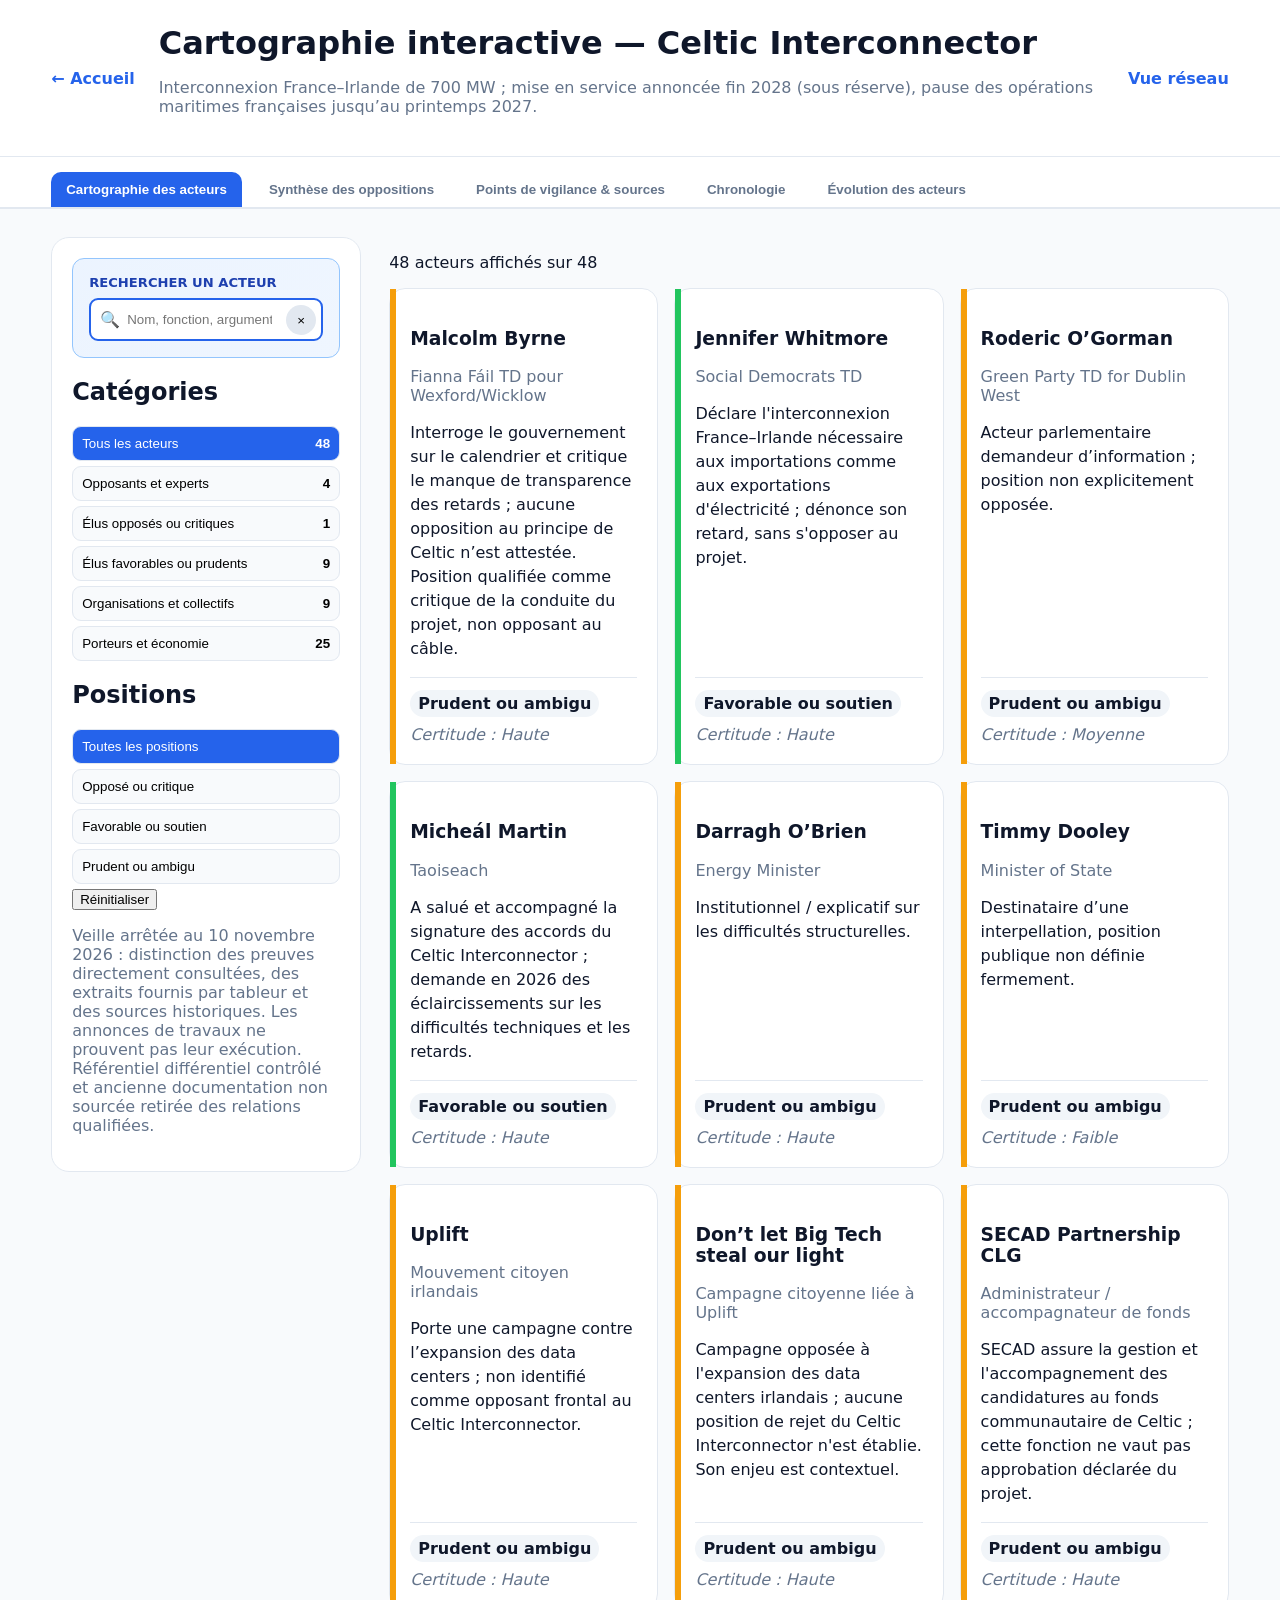
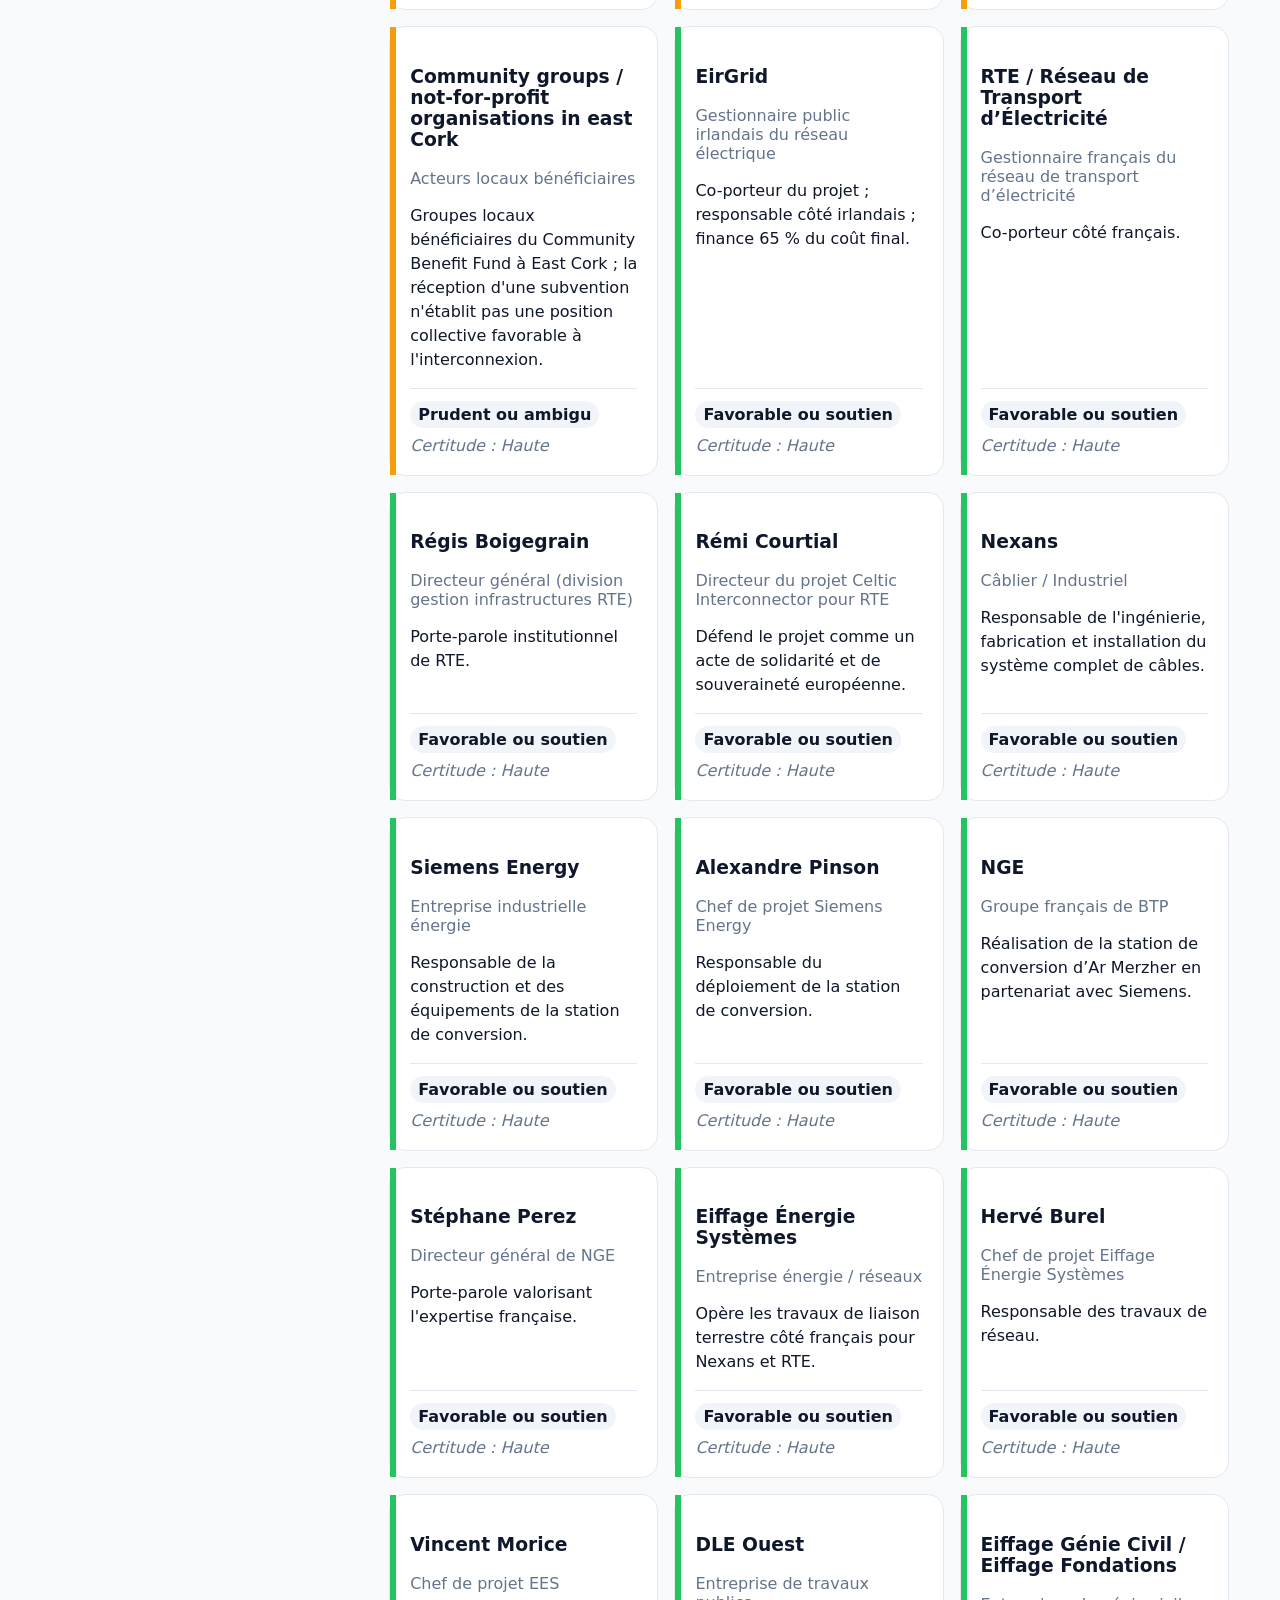
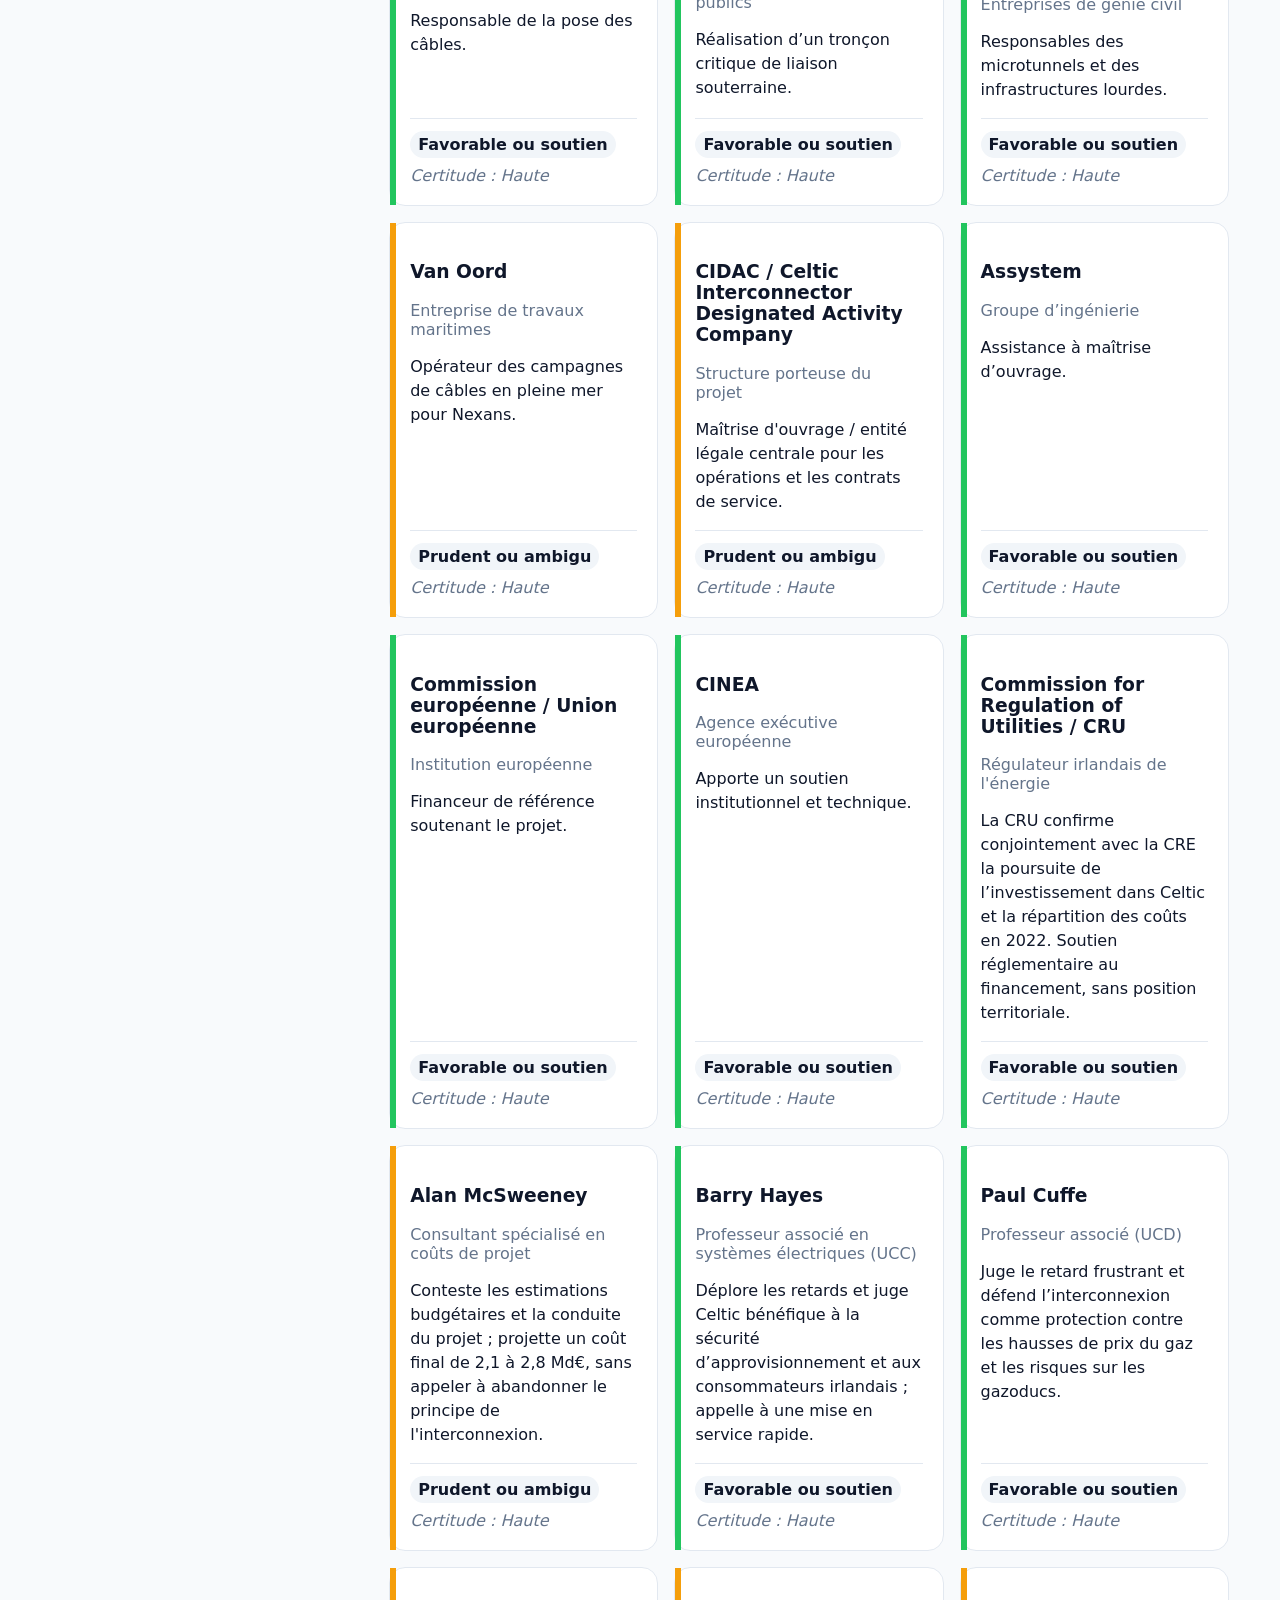
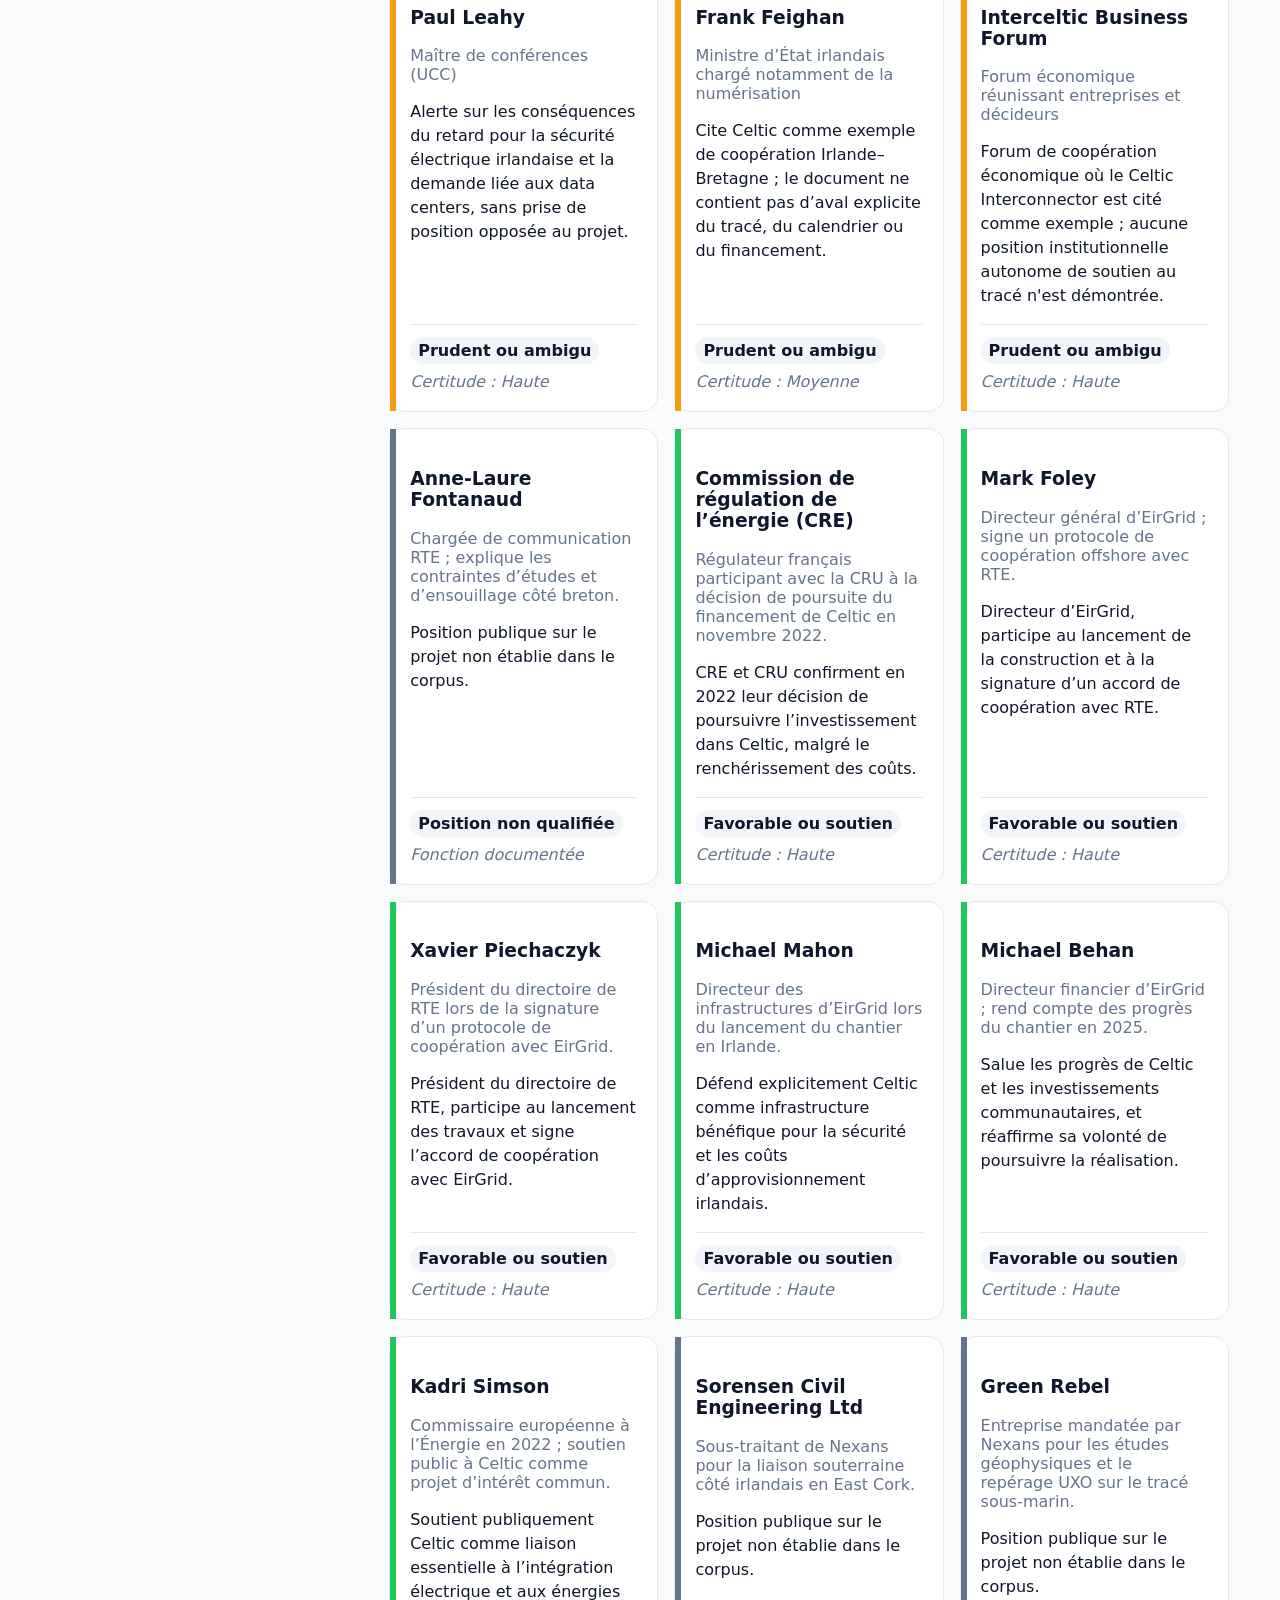
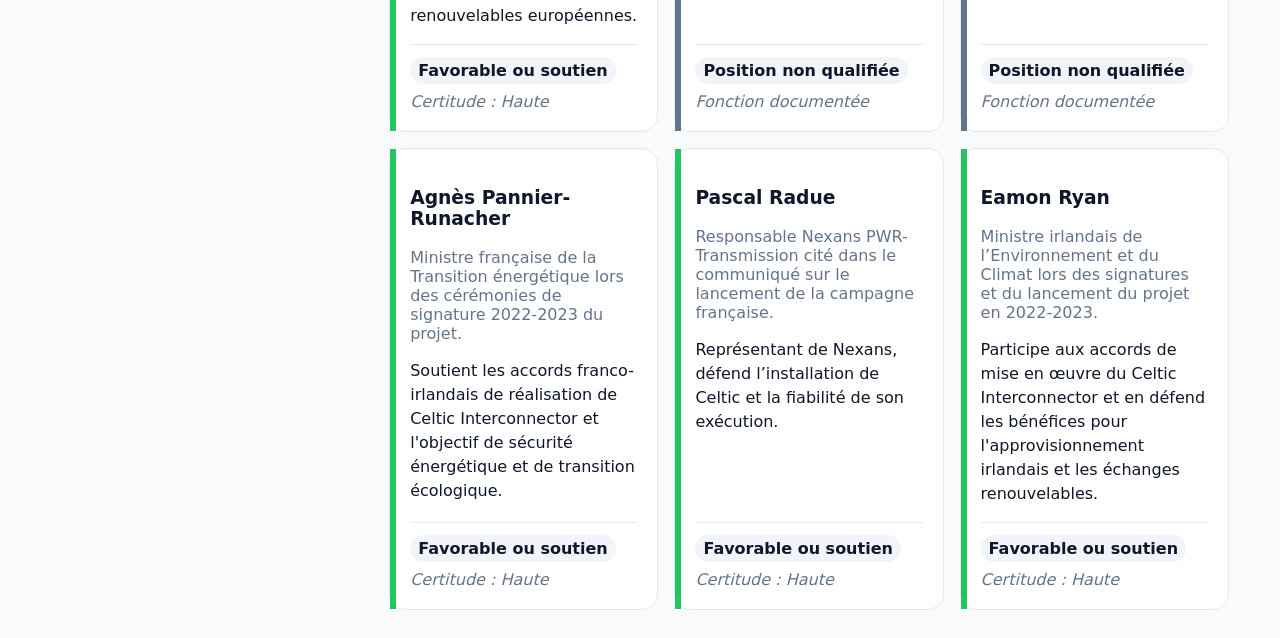
==== commit 34c36c23: "Celtic: deltas maritimes novembre, preuves qualifiées et modèle 5 onglets" ====
--- a/apps/cards/index.html
+++ b/apps/cards/index.html
@@ -1 +1 @@
-<!doctype html><html lang="fr"><head><meta charset="utf-8"><meta name="viewport" content="width=device-width,initial-scale=1"><title>Cartes — Celtic Interconnector</title><link rel="stylesheet" href="../../assets/css/cards.css"></head><body><header><a href="../../">← Accueil</a><div><h1 id="title"></h1><p id="subtitle"></p></div><a href="../network/">Vue réseau</a></header><nav class="tabs"><button class="tab active" data-tab="carto">Cartographie des acteurs</button><button class="tab" data-tab="griefs">Synthèse des oppositions</button><button class="tab" data-tab="watch">Points de vigilance & sources</button></nav><main><section id="carto" class="pane active"><div class="layout"><aside><div class="searchbox"><label>Rechercher un acteur</label><div class="searchwrap"><span>🔍</span><input id="search" type="search" placeholder="Nom, fonction, argument..."><button id="clear">×</button></div></div><h2>Catégories</h2><div id="categories"></div><h2>Positions</h2><div id="stances"></div><button id="reset">Réinitialiser</button><p id="notice"></p></aside><section><p id="count"></p><div id="grid" class="grid"></div></section></div></section><section id="griefs" class="pane"><div id="griefGrid" class="griefGrid"></div></section><section id="watch" class="pane"><article class="listCard"><h2>🔍 Points de vigilance majeurs</h2><ul id="vigilance"></ul></article><article class="listCard"><h2>📰 Médias et sources répertoriés</h2><ul id="sources"></ul></article></section></main><dialog id="dialog"><button class="close">×</button><div id="detail"></div></dialog><script type="module" src="../../assets/js/cards.js"></script></body></html>
+<!doctype html><html lang="fr"><head><meta charset="utf-8"><meta name="viewport" content="width=device-width,initial-scale=1"><title>Cartes — Celtic Interconnector</title><link rel="stylesheet" href="../../assets/css/cards.css?v=celtic-20261110"><link rel="stylesheet" href="../../assets/css/evolution.css?v=celtic-20261110"></head><body><header><a href="../../">← Accueil</a><div><h1 id="title"></h1><p id="subtitle"></p></div><a href="../network/">Vue réseau</a></header><nav class="tabs"><button class="tab active" data-tab="carto">Cartographie des acteurs</button><button class="tab" data-tab="griefs">Synthèse des oppositions</button><button class="tab" data-tab="watch">Points de vigilance & sources</button><button class="tab" data-tab="timeline">Chronologie</button><button class="tab" data-tab="evolution">Évolution des acteurs</button></nav><main><section id="carto" class="pane active"><div class="layout"><aside><div class="searchbox"><label>Rechercher un acteur</label><div class="searchwrap"><span>🔍</span><input id="search" type="search" placeholder="Nom, fonction, argument..."><button id="clear">×</button></div></div><h2>Catégories</h2><div id="categories"></div><h2>Positions</h2><div id="stances"></div><button id="reset">Réinitialiser</button><p id="notice"></p></aside><section><p id="count"></p><div id="grid" class="grid"></div></section></div></section><section id="griefs" class="pane"><div id="griefGrid" class="griefGrid"></div></section><section id="watch" class="pane"><article class="listCard"><h2>🔍 Points de vigilance majeurs</h2><ul id="vigilance"></ul></article><article class="listCard"><h2>📰 Médias et sources répertoriés</h2><ul id="sources"></ul></article></section><section id="timeline" class="pane"><article class="listCard"><h2>Chronologie du Celtic Interconnector</h2><p>Jalons documentés, étapes annoncées et prévisions explicitement distingués.</p></article><div id="timelineGrid" class="griefGrid"></div><article class="listCard"><h2>Repères techniques et financiers</h2><div id="factsGrid" class="griefGrid"></div></article></section><section id="evolution" class="pane"><div id="evolution-root"></div></section></main><dialog id="dialog"><button class="close">×</button><div id="detail"></div></dialog><script type="module" src="../../assets/js/cards.js?v=celtic-20261110"></script></body></html>
--- a/assets/css/cards.css
+++ b/assets/css/cards.css
@@ -1 +1,3 @@
 :root{--blue:#2563eb;--border:#e2e8f0}*{box-sizing:border-box}body{margin:0;font-family:Inter,system-ui,sans-serif;background:#f8fafc;color:#0f172a}header{display:flex;align-items:center;gap:24px;padding:24px 4vw;background:white;border-bottom:1px solid var(--border)}header div{flex:1}header h1{margin:0}header p,.role,.muted,#notice{color:#64748b}header a{color:var(--blue);font-weight:700;text-decoration:none}.tabs{display:flex;gap:12px;padding:15px 4vw 0;background:white;border-bottom:2px solid var(--border)}.tab{border:0;background:none;padding:10px 15px;border-radius:10px 10px 0 0;color:#64748b;font-weight:700}.tab.active{background:var(--blue);color:white}.pane{display:none;padding:28px 4vw}.pane.active{display:block}.layout{display:grid;grid-template-columns:310px 1fr;gap:28px}aside{position:sticky;top:18px;align-self:start;background:white;border:1px solid var(--border);border-radius:18px;padding:20px}.searchbox{padding:16px;border:1px solid #93c5fd;border-radius:12px;background:linear-gradient(135deg,#dbeafe88,#eff6ff)}.searchbox label{display:block;color:#1e40af;font-weight:800;text-transform:uppercase;font-size:.82rem}.searchwrap{position:relative;margin-top:8px}.searchwrap span{position:absolute;left:11px;top:12px}.searchwrap input{width:100%;padding:12px 36px;border:2px solid var(--blue);border-radius:9px}.searchwrap button{position:absolute;right:7px;top:7px;border:0;background:#e2e8f0;border-radius:50%;width:30px;height:30px}.filter{width:100%;display:flex;justify-content:space-between;margin:5px 0;padding:9px;border:1px solid var(--border);background:#f8fafc;border-radius:9px}.filter.active{background:var(--blue);color:white}.grid{display:grid;grid-template-columns:repeat(auto-fill,minmax(245px,1fr));gap:16px}.card{position:relative;display:flex;flex-direction:column;background:white;border:1px solid var(--border);border-radius:16px;padding:20px;min-height:270px;cursor:pointer}.card:before{content:"";position:absolute;inset:0 auto 0 0;width:6px;background:var(--stance)}.position{flex:1;line-height:1.5}.footer{display:flex;flex-direction:column;align-items:flex-start;gap:8px;border-top:1px solid var(--border);padding-top:12px}.badge{padding:4px 8px;border-radius:99px;background:#f1f5f9;font-weight:800}.footer span:last-child{color:#64748b;font-style:italic}.griefGrid{display:grid;grid-template-columns:repeat(auto-fill,minmax(390px,1fr));gap:20px}.griefCard,.listCard{background:white;border:1px solid var(--border);border-radius:16px;padding:24px}.listCard{margin-bottom:20px}.listCard li{margin:10px 0;line-height:1.5}dialog{width:min(780px,calc(100% - 28px));border:0;border-radius:20px;padding:28px}.close{float:right}.proof,.relation{padding:12px;margin:9px 0;background:#f8fafc;border-left:4px solid var(--blue);border-radius:8px}.proof small{display:block;color:#64748b}@media(max-width:850px){.layout{grid-template-columns:1fr}aside{position:static}.tabs{flex-wrap:wrap}.griefGrid{grid-template-columns:1fr}}
+
+.pane .timeline-date{display:inline-block;color:#475569;font-weight:800;margin-bottom:5px}.pane .factValue{font-weight:800;color:#0f766e;font-size:1.38rem}.pane .griefCard a,.pane .listCard a{color:#1d4ed8}.pane .griefCard small{line-height:1.5;display:block}.tabs{overflow-x:auto;flex-wrap:wrap}.tab{cursor:pointer}.tab:focus-visible{outline:3px solid #f59e0b;outline-offset:2px}
--- a/assets/css/evolution.css
+++ b/assets/css/evolution.css
@@ -0,0 +1,65 @@
+/* Styles isolés de l'onglet Évolution */
+.evolution-app { display: grid; gap: 22px; }
+.evolution-top { display: flex; align-items: center; justify-content: space-between; gap: 20px; flex-wrap: wrap; }
+.evolution-top h2 { margin: 0 0 4px; font-size: 1.55rem; }
+.evolution-top p { margin: 0; color: var(--muted, #64748b); }
+.evolution-modes { display: flex; gap: 5px; padding: 5px; border-radius: 12px; background: #e2e8f0; }
+.evolution-modes button { border: 0; padding: 10px 16px; border-radius: 9px; cursor: pointer; background: transparent; color: #475569; font-weight: 700; }
+.evolution-modes button.is-active { background: #fff; color: #1d4ed8; box-shadow: 0 2px 5px #0f172a16; }
+.evolution-metrics { display: grid; grid-template-columns: repeat(3, minmax(0, 1fr)); gap: 12px; }
+.evolution-metric, .evolution-panel { background: #fff; border: 1px solid var(--border, #e2e8f0); border-radius: 12px; box-shadow: var(--shadow, 0 3px 8px #0f172a0a); }
+.evolution-metric { padding: 18px; display: grid; gap: 5px; }
+.evolution-metric span { font-size: .85rem; color: var(--muted, #64748b); }
+.evolution-metric strong { font-size: 2rem; font-variant-numeric: tabular-nums; }
+.evolution-panel { padding: 24px; min-width: 0; }
+.evolution-section-title { display: flex; justify-content: space-between; align-items: center; gap: 18px; flex-wrap: wrap; margin-bottom: 18px; }
+.evolution-section-title h3 { margin: 0; font-size: 1.1rem; }
+.evolution-section-title label { display: flex; align-items: center; gap: 8px; color: #475569; font-size: .85rem; font-weight: 600; }
+.evolution-section-title select, .evolution-section-title input { padding: 9px 12px; border: 1px solid #cbd5e1; border-radius: 9px; background: #fff; color: #0f172a; font: inherit; min-width: 160px; }
+.evolution-chart { width: 100%; overflow-x: auto; }
+.evolution-chart svg { display: block; height: auto; max-height: 400px; }
+.evolution-legend { display: flex; flex-wrap: wrap; gap: 9px; margin-top: 16px; }
+.evolution-legend-button { display: inline-flex; align-items: center; gap: 7px; border: 1px solid #cbd5e1; border-radius: 999px; padding: 6px 10px; background: #fff; color: #64748b; font-size: .82rem; cursor: pointer; opacity: .5; }
+.evolution-legend-button.is-on { opacity: 1; color: #0f172a; }
+.evolution-swatch { display: inline-block; flex-shrink: 0; width: 12px; height: 12px; border-radius: 3px; }
+.evolution-hint { font-size: .83rem; color: var(--muted, #64748b); }
+.evolution-roster { display: grid; gap: 9px; }
+.evolution-person { display: flex; align-items: flex-start; gap: 12px; padding: 12px; border-radius: 9px; border: 1px solid #e2e8f0; }
+.evolution-person .evolution-swatch { margin-top: 5px; }
+.evolution-person strong { display: block; font-size: .92rem; }
+.evolution-person small { display: block; color: #64748b; margin-top: 3px; line-height: 1.45; }
+.evolution-warning { color: #92400e; font-size: .85rem; }
+.evolution-empty h2 { margin-top: 0; }
+@media (max-width: 650px) {
+  .evolution-metrics { grid-template-columns: 1fr; }
+  .evolution-panel { padding: 15px; } 
+  .evolution-section-title { align-items: stretch; flex-direction: column; }
+  .evolution-section-title input { width: 100%; }
+}
+
+/* Ajustements Bosquel : isolation des contrôles du graphique et traçabilité. */
+#evolution .evolution-wrap{max-width:1400px}
+#evolution .evolution-method{font-size:.82rem;line-height:1.45;margin-top:8px;max-width:880px;color:#64748b}
+#evolution .evolution-sources a{color:#1d4ed8;text-decoration:underline;text-underline-offset:2px}
+#evolution .evolution-person>div{min-width:0}
+#evolution .evolution-section-title input{width:auto;margin-top:0;border:1px solid #cbd5e1}
+#evolution .evolution-section-title select{margin-top:0;width:auto}
+#evolution .evolution-person small{overflow-wrap:anywhere}
+
+/* Escaudain — classification des positions et filtres de périmètre. */
+#evolution .evolution-scope{display:flex;gap:5px;background:#e2e8f0;padding:5px;border-radius:12px;flex-wrap:wrap}
+#evolution .evolution-scope button{border:0;background:transparent;border-radius:9px;cursor:pointer;padding:10px 13px;font-weight:700;color:#475569}
+#evolution .evolution-scope button.is-active{background:#fff;color:#1d4ed8;box-shadow:0 2px 5px #0f172a16}
+#evolution .evolution-top{align-items:flex-start}
+#evolution .evolution-method{max-width:920px;line-height:1.5;margin-top:9px;font-size:.86rem}
+#evolution .evolution-sources a{color:#1d4ed8;text-decoration:underline;text-underline-offset:2px}
+#evolution .evolution-person small{overflow-wrap:anywhere}
+#evolution .evolution-section-title input,#evolution .evolution-section-title select{width:auto;margin-top:0}
+@media (max-width:900px){#evolution .evolution-scope,#evolution .evolution-modes{width:100%;justify-content:flex-start;flex-wrap:wrap}}
+
+#evolution .evolution-app{max-width:1420px;margin:auto}
+#evolution .evolution-method{max-width:950px;line-height:1.5;font-size:.84rem;margin-top:8px}
+#evolution .evolution-modes,#evolution .evolution-scope{flex-wrap:wrap}
+#evolution .evolution-sources a{color:#2563eb;text-decoration:underline}
+#evolution .evolution-person small{overflow-wrap:anywhere}
+@media(max-width:850px){#evolution .evolution-modes{width:100%}}
